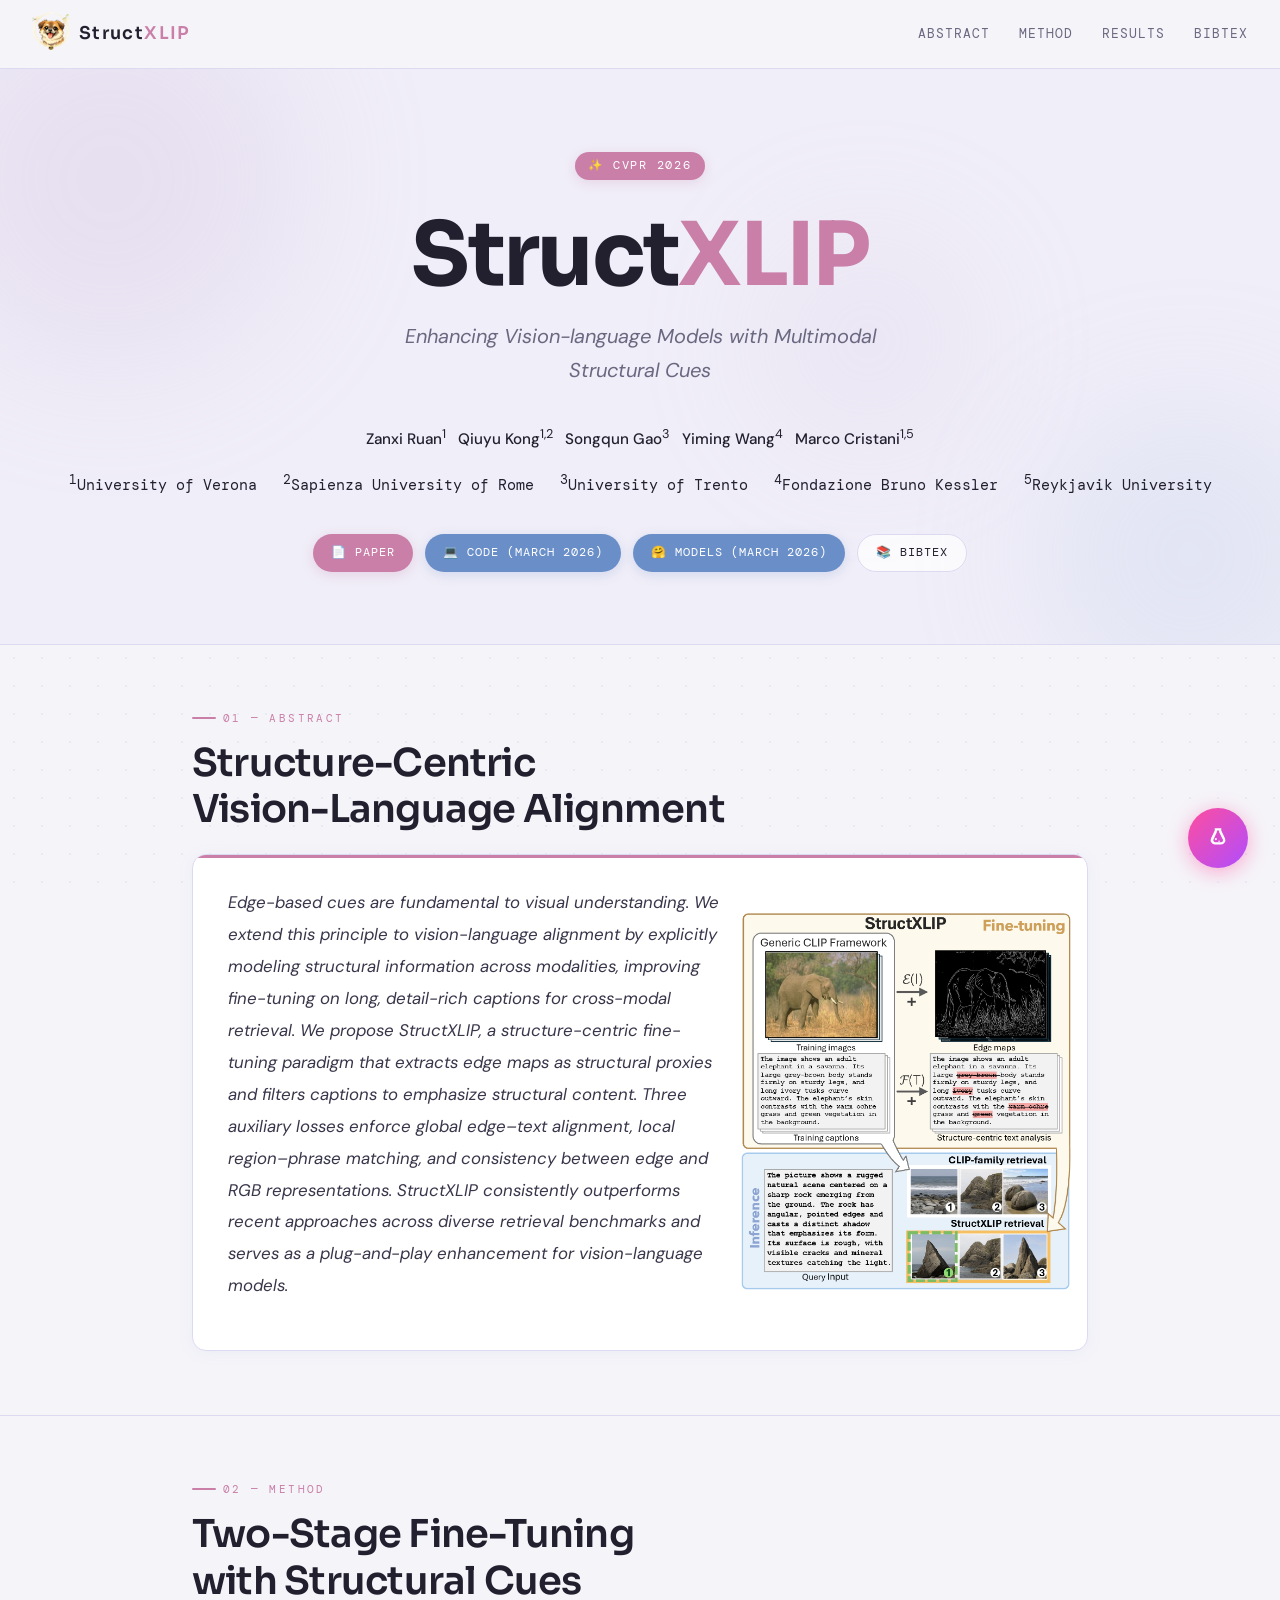
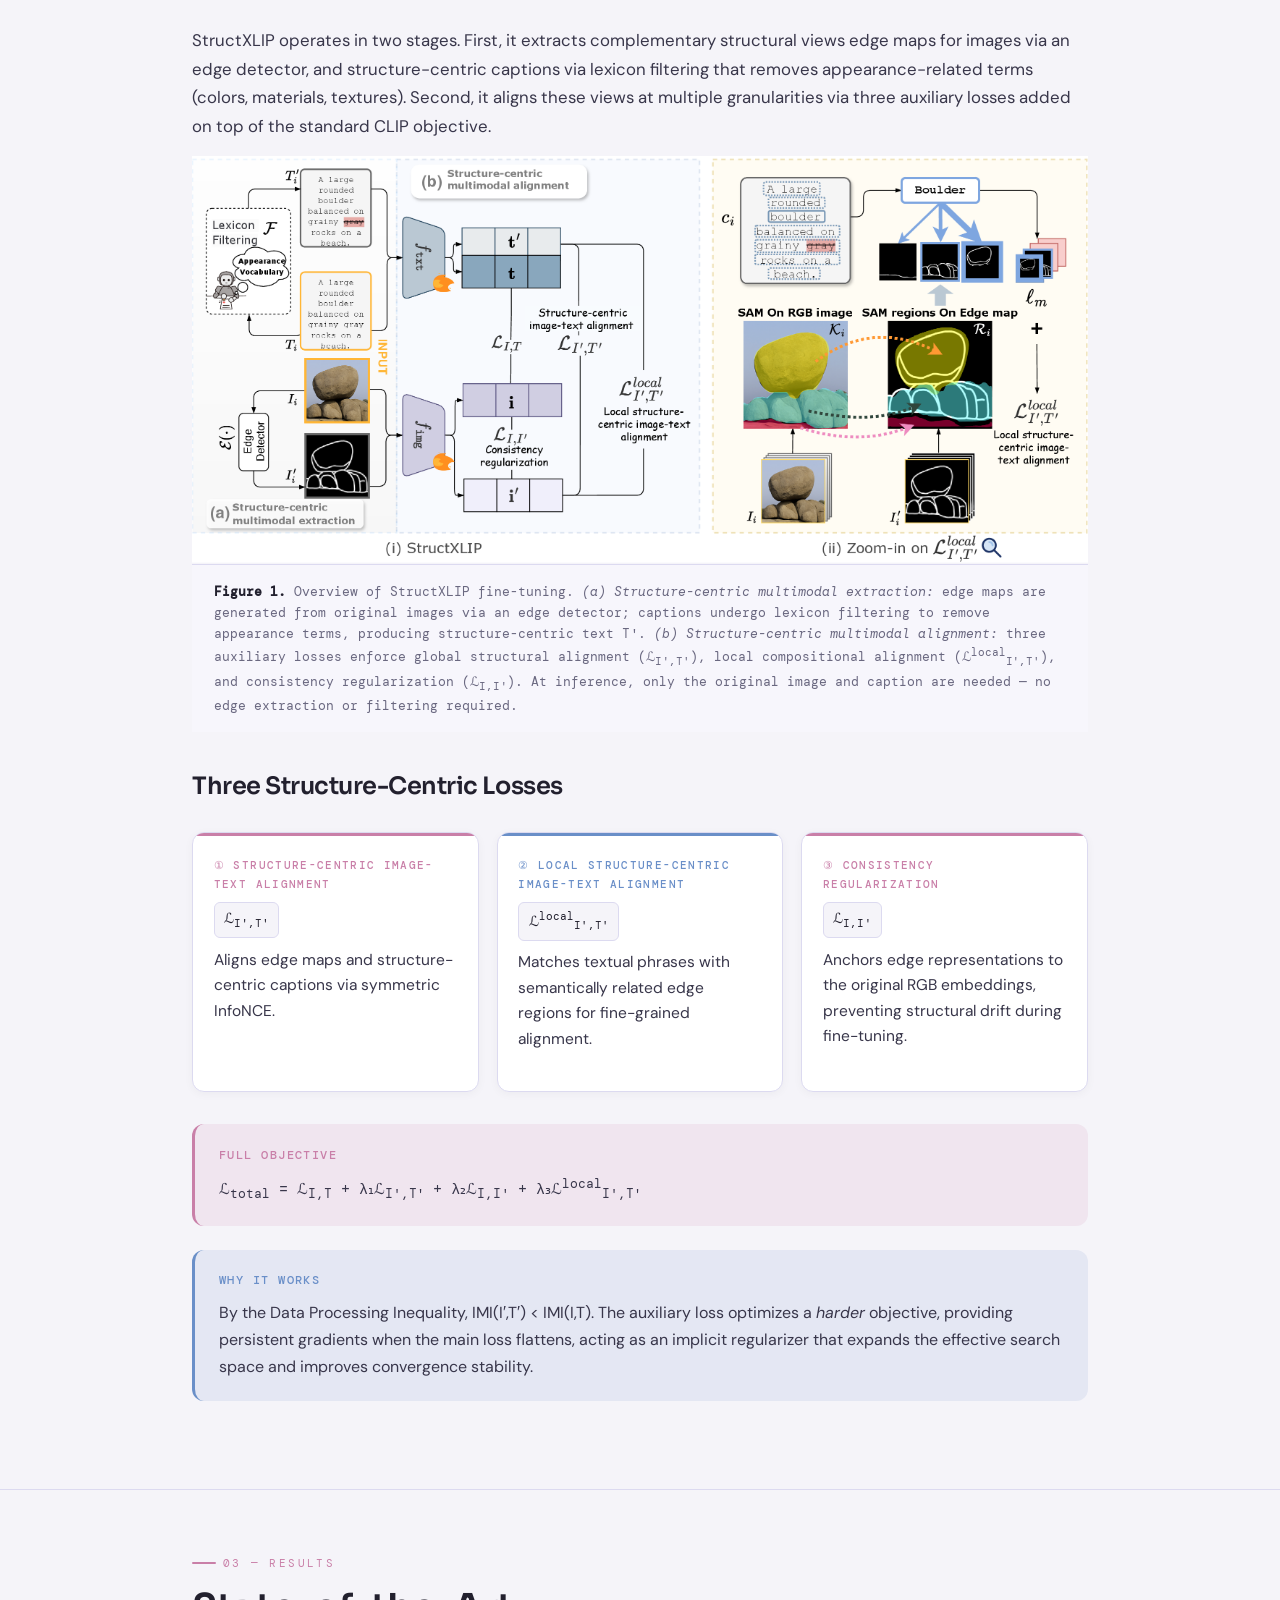
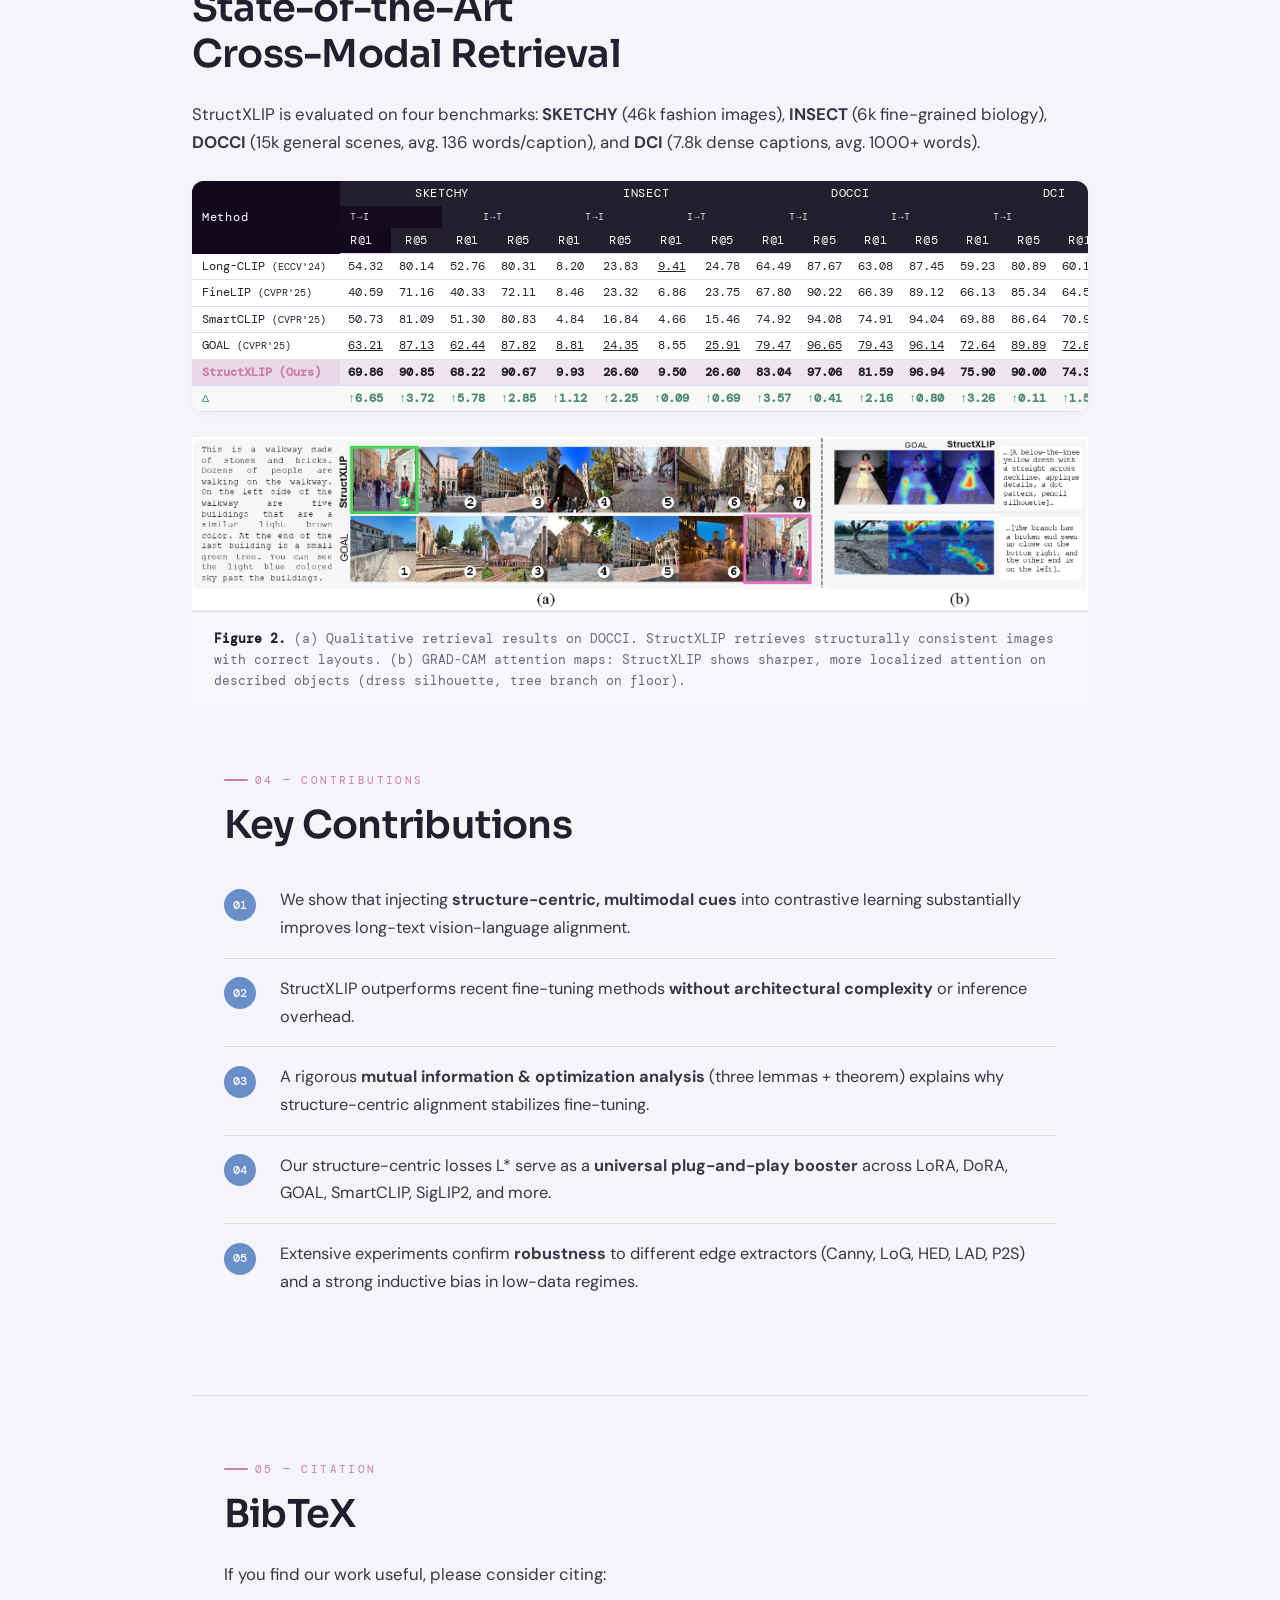
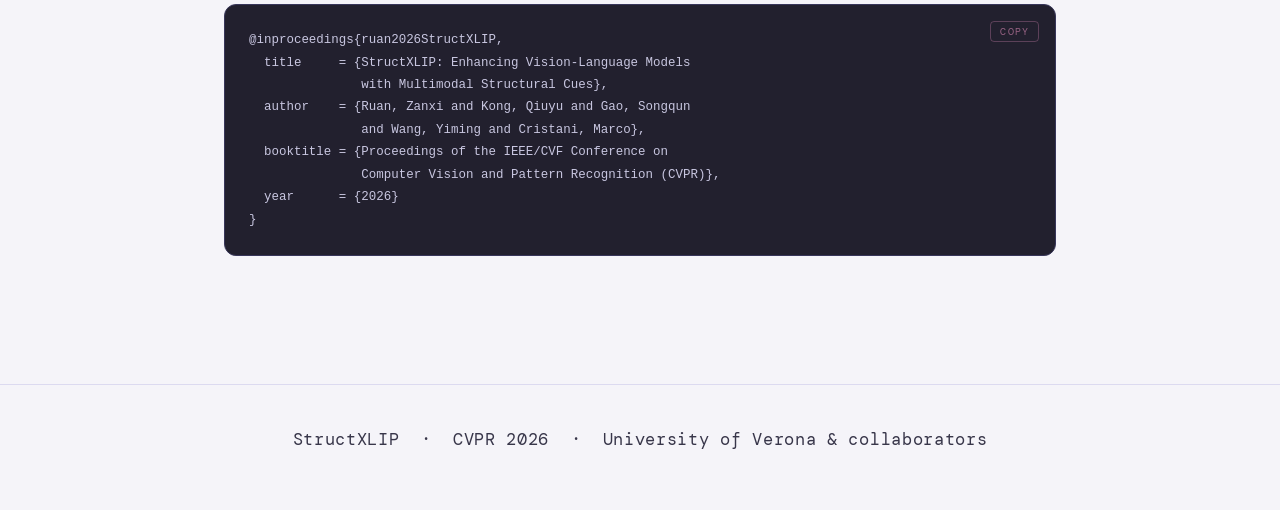
==== index.html @ 40ae97f7 "Update index.html" ====
<!DOCTYPE html>
<html lang="en">
<head>
<meta charset="UTF-8">
<meta name="viewport" content="width=device-width, initial-scale=1.0">
<title>StructXLIP – CVPR 2026</title>

<link rel="icon" type="image/png" sizes="64x64" href="./image/logo2.png">

<link rel="preconnect" href="https://fonts.googleapis.com">
<link href="https://fonts.googleapis.com/css2?family=Sora:wght@300;400;600;700&family=DM+Mono:wght@300;400;500&family=DM+Sans:ital,wght@0,300;0,400;0,500;1,300&display=swap" rel="stylesheet">
<link rel="stylesheet" href="webpage.css">

<style>
/* ── Floating Lab Button ── */
.fab-lab {
  position: fixed;
  bottom: 32px;
  right: 32px;
  z-index: 9999;
  width: 60px;
  height: 60px;
  border-radius: 50%;
  background: linear-gradient(135deg, #ff4d9e 0%, #b04dff 100%);
  box-shadow: 0 4px 20px rgba(255, 77, 158, 0.45), 0 0 0 0 rgba(255, 77, 158, 0.3);
  display: flex;
  align-items: center;
  justify-content: center;
  cursor: pointer;
  text-decoration: none;
  transition: transform 0.25s cubic-bezier(.34,1.56,.64,1),
              box-shadow 0.25s ease;
  animation: fab-pulse 2.8s ease-in-out infinite;
}

.fab-lab:hover {
  transform: scale(1.12);
  box-shadow: 0 8px 32px rgba(255, 77, 158, 0.6), 0 0 0 8px rgba(255, 77, 158, 0.12);
  animation: none;
}

.fab-lab svg {
  width: 26px;
  height: 26px;
  fill: #fff;
  transition: transform 0.25s ease;
}

.fab-lab:hover svg {
  transform: scale(1.15) rotate(-5deg);
}

/* Tooltip */
.fab-lab::before {
  content: "IntelliGo Lab";
  position: absolute;
  right: calc(100% + 12px);
  top: 50%;
  transform: translateY(-50%) translateX(6px);
  background: rgba(18, 12, 30, 0.92);
  color: #fff;
  font-family: 'DM Sans', sans-serif;
  font-size: 13px;
  font-weight: 500;
  white-space: nowrap;
  padding: 6px 12px;
  border-radius: 8px;
  pointer-events: none;
  opacity: 0;
  transition: opacity 0.2s ease, transform 0.2s ease;
  border: 1px solid rgba(255,77,158,0.3);
}

.fab-lab:hover::before {
  opacity: 1;
  transform: translateY(-50%) translateX(0);
}

@keyframes fab-pulse {
  0%, 100% { box-shadow: 0 4px 20px rgba(255,77,158,0.45), 0 0 0 0 rgba(255,77,158,0.3); }
  50%       { box-shadow: 0 4px 28px rgba(255,77,158,0.55), 0 0 0 10px rgba(255,77,158,0); }
}
</style>
</head>
<body>

<!-- NAV -->
<nav>
  <a href="#" class="nav-brand">
  <img src="./image/nav-logo.png" alt="StructXLIP logo" class="nav-logo">
  Struct<span>XLIP</span>
</a>
  <div class="nav-links">
    <a href="#abstract">Abstract</a>
    <a href="#method">Method</a>
    <a href="#results">Results</a>
    <a href="#citation">BibTeX</a>
  </div>
</nav>

<!-- HERO -->
<header>
  <div class="blob blob-1"></div>
  <div class="blob blob-2"></div>
  <div class="blob blob-3"></div>

  <div class="conference-tag">✨ CVPR 2026</div>

  <h1>Struct<span class="pink">XLIP</span></h1>
  <p class="tagline">Enhancing Vision-language Models with Multimodal Structural Cues</p>

  <div class="authors">
  <p>
    <a href="https://zanxiruan.github.io" class="author-name" target="_blank">Zanxi Ruan</a><sup>1</sup>&ensp;
    <a href="https://openreview.net/profile?id=~Qiuyu_Kong1" class="author-name" target="_blank">Qiuyu Kong</a><sup>1,2</sup>&ensp;
    <a href="https://swongao.github.io/" class="author-name" target="_blank">Songqun Gao</a><sup>3</sup>&ensp;
    <a href="https://www.yimingwang.me/" class="author-name" target="_blank">Yiming Wang</a><sup>4</sup>&ensp;
    <a href="https://scholar.google.com/citations?hl=en&user=LbgTPRwAAAAJ&view_op=list_works&sortby=pubdate" class="author-name" target="_blank">Marco Cristani</a><sup>1,5</sup>
  </p>

    <p class="affil affil-main">
      <sup>1</sup>University of Verona &ensp;
      <sup>2</sup>Sapienza University of Rome &ensp;
      <sup>3</sup>University of Trento &ensp;
      <sup>4</sup>Fondazione Bruno Kessler &ensp;
      <sup>5</sup>Reykjavik University
    </p>
  </div>

  <div class="btn-row">
    <a href="#" class="btn btn-primary">📄 Paper</a>
    <a href="#" class="btn btn-secondary">💻 Code (March 2026)</a>
    <a href="#" class="btn btn-secondary">🤗 Models (March 2026)</a>
    <a href="#citation" class="btn btn-ghost">📚 BibTeX</a>
  </div>
</header>

<main>

<!-- ABSTRACT -->
<section id="abstract" class="reveal">
  <div class="section-label">01 — Abstract</div>

  <h2>Structure-Centric<br>Vision-Language Alignment</h2>

  <!-- 整个框 -->
  <div class="abstract-card">

    <!-- LEFT: text -->
    <div class="abstract-left">
      <p class="abstract-text">
        Edge-based cues are fundamental to visual understanding. We extend this principle to vision-language alignment by explicitly modeling structural information across modalities, improving fine-tuning on long, detail-rich captions for cross-modal retrieval.

We propose StructXLIP, a structure-centric fine-tuning paradigm that extracts edge maps as structural proxies and filters captions to emphasize structural content. Three auxiliary losses enforce global edge–text alignment, local region–phrase matching, and consistency between edge and RGB representations.

StructXLIP consistently outperforms recent approaches across diverse retrieval benchmarks and serves as a plug-and-play enhancement for vision-language models.
      </p>
    </div>

    <!-- RIGHT: image -->
    <div class="abstract-right">
      <img src="./image/TeaserTeal10.png" alt="StructXLIP teaser figure">
    
    </div>

  </div>
</section>
<hr class="wave-divider">

<!-- METHOD -->
<section id="method" class="reveal">
  <div class="section-label">02 — Method</div>
  <h2>Two-Stage Fine-Tuning<br>with Structural Cues</h2>

  <p>StructXLIP operates in two stages. First, it extracts complementary structural views edge maps for images via an edge detector, and structure-centric captions via lexicon filtering that removes appearance-related terms (colors, materials, textures). Second, it aligns these views at multiple granularities via three auxiliary losses added on top of the standard CLIP objective.</p>

  <!-- Figure 3: method diagram -->
  <div class="fig-container">
    <img src="./image/method.png" alt="StructXLIP method overview">
    <div class="fig-caption">
      <strong>Figure 1.</strong> Overview of StructXLIP fine-tuning. <em>(a) Structure-centric multimodal extraction:</em> edge maps are generated from original images via an edge detector; captions undergo lexicon filtering to remove appearance terms, producing structure-centric text T′. <em>(b) Structure-centric multimodal alignment:</em> three auxiliary losses enforce global structural alignment (ℒ<sub>I′,T′</sub>), local compositional alignment (ℒ<sup>local</sup><sub>I′,T′</sub>), and consistency regularization (ℒ<sub>I,I′</sub>). At inference, only the original image and caption are needed — no edge extraction or filtering required.
    </div>
  </div>

  <h2 class="h2-compact">Three Structure-Centric Losses</h2>

  <div class="loss-grid">
    <div class="loss-card">
      <div class="loss-title">① Structure-centric image-text Alignment</div>
      <div class="loss-math">ℒ<sub>I′,T′</sub></div>
      <p class="loss-desc">Aligns edge maps and structure-centric captions via symmetric InfoNCE.</p>
    </div>
    <div class="loss-card">
      <div class="loss-title">② Local structure-centric image-text alignment</div>
      <div class="loss-math">ℒ<sup>local</sup><sub>I′,T′</sub></div>
      <p class="loss-desc"> Matches textual phrases with semantically related edge regions for fine-grained alignment.</p>
    </div>
    <div class="loss-card">
      <div class="loss-title">③ Consistency<br> regularization </div>
      <div class="loss-math">ℒ<sub>I,I′</sub></div>
      <p class="loss-desc">Anchors edge representations to the original RGB embeddings, preventing structural drift during fine-tuning.</p>
    </div>
  </div>

  <div class="info-box pink">
    <div class="info-box-title">Full Objective</div>
    <p class="mono-compact">
      ℒ<sub>total</sub> = ℒ<sub>I,T</sub> + λ₁ℒ<sub>I′,T′</sub> + λ₂ℒ<sub>I,I′</sub> + λ₃ℒ<sup>local</sup><sub>I′,T′</sub>
      &nbsp;&nbsp; 
    </p>
  </div>

  <div class="info-box blue">
    <div class="info-box-title">Why It Works</div>
    <p class="info-compact">By the Data Processing Inequality, IMI(I′,T′) &lt; IMI(I,T). The auxiliary loss optimizes a <em>harder</em> objective, providing persistent gradients when the main loss flattens, acting as an implicit regularizer that expands the effective search space and improves convergence stability.</p>
  </div>
</section>

<hr class="wave-divider">



<!-- RESULTS -->
<section id="results" class="reveal">
  <div class="section-label">03 — Results</div>
  <h2>State-of-the-Art<br>Cross-Modal Retrieval</h2>

  <p>StructXLIP is evaluated on four benchmarks: <strong>SKETCHY</strong> (46k fashion images), <strong>INSECT</strong> (6k fine-grained biology), <strong>DOCCI</strong> (15k general scenes, avg. 136 words/caption), and <strong>DCI</strong> (7.8k dense captions, avg. 1000+ words).</p>

  <div class="results-scroll">
    <table>
      <thead>
        <tr>
          <th rowspan="3">Method</th>
          <th colspan="4">SKETCHY</th>
          <th colspan="4">INSECT</th>
          <th colspan="4">DOCCI</th>
          <th colspan="4">DCI</th>
        </tr>
        <tr>
          <th colspan="2">T→I</th><th colspan="2">I→T</th>
          <th colspan="2">T→I</th><th colspan="2">I→T</th>
          <th colspan="2">T→I</th><th colspan="2">I→T</th>
          <th colspan="2">T→I</th><th colspan="2">I→T</th>
        </tr>
        <tr>
          <th>R@1</th><th>R@5</th><th>R@1</th><th>R@5</th>
          <th>R@1</th><th>R@5</th><th>R@1</th><th>R@5</th>
          <th>R@1</th><th>R@5</th><th>R@1</th><th>R@5</th>
          <th>R@1</th><th>R@5</th><th>R@1</th><th>R@5</th>
        </tr>
      </thead>
      <tbody>
        <tr>
          <td>Long-CLIP <small>(ECCV'24)</small></td>
          <td>54.32</td><td>80.14</td><td>52.76</td><td>80.31</td>
          <td>8.20</td><td>23.83</td><td class="second">9.41</td><td>24.78</td>
          <td>64.49</td><td>87.67</td><td>63.08</td><td>87.45</td>
          <td>59.23</td><td>80.89</td><td>60.13</td><td>81.44</td>
        </tr>
        <tr>
          <td>FineLIP <small>(CVPR'25)</small></td>
          <td>40.59</td><td>71.16</td><td>40.33</td><td>72.11</td>
          <td>8.46</td><td>23.32</td><td>6.86</td><td>23.75</td>
          <td>67.80</td><td>90.22</td><td>66.39</td><td>89.12</td>
          <td>66.13</td><td>85.34</td><td>64.58</td><td>84.59</td>
        </tr>
        <tr>
          <td>SmartCLIP <small>(CVPR'25)</small></td>
          <td>50.73</td><td>81.09</td><td>51.30</td><td>80.83</td>
          <td>4.84</td><td>16.84</td><td>4.66</td><td>15.46</td>
          <td>74.92</td><td>94.08</td><td>74.91</td><td>94.04</td>
          <td>69.88</td><td>86.64</td><td>70.94</td><td>87.04</td>
        </tr>
        <tr>
          <td>GOAL <small>(CVPR'25)</small></td>
          <td class="second">63.21</td><td class="second">87.13</td><td class="second">62.44</td><td class="second">87.82</td>
          <td class="second">8.81</td><td class="second">24.35</td><td>8.55</td><td class="second">25.91</td>
          <td class="second">79.47</td><td class="second">96.65</td><td class="second">79.43</td><td class="second">96.14</td>
          <td class="second">72.64</td><td class="second">89.89</td><td class="second">72.84</td><td class="best">90.50</td>
        </tr>
        <tr class="ours">
          <td><strong>StructXLIP</strong> (Ours)</td>
          <td class="best">69.86</td><td class="best">90.85</td><td class="best">68.22</td><td class="best">90.67</td>
          <td class="best">9.93</td><td class="best">26.60</td><td class="best">9.50</td><td class="best">26.60</td>
          <td class="best">83.04</td><td class="best">97.06</td><td class="best">81.59</td><td class="best">96.94</td>
          <td class="best">75.90</td><td class="best">90.00</td><td class="best">74.39</td><td class="second">89.90</td>
        </tr>
        <tr class="delta-row">
          <td>Δ</td>
          <td class="delta-up">↑6.65</td><td class="delta-up">↑3.72</td><td class="delta-up">↑5.78</td><td class="delta-up">↑2.85</td>
          <td class="delta-up">↑1.12</td><td class="delta-up">↑2.25</td><td class="delta-up">↑0.09</td><td class="delta-up">↑0.69</td>
          <td class="delta-up">↑3.57</td><td class="delta-up">↑0.41</td><td class="delta-up">↑2.16</td><td class="delta-up">↑0.80</td>
          <td class="delta-up">↑3.26</td><td class="delta-up">↑0.11</td><td class="delta-up">↑1.55</td><td class="delta-down">↓0.60</td>
        </tr>
      </tbody>
    </table>
  </div>

  <style>
    td.second { text-decoration: underline; }
    .delta-up { color: #22c55e; font-weight: 600; }
    .delta-down { color: #ef4444; font-weight: 600; }
    table thead tr:first-child th { border-bottom: none; }
    table thead tr:nth-child(2) th { border-bottom: none; font-size: 0.78em; opacity: 0.85; }
    .results-scroll { overflow-x: auto; -webkit-overflow-scrolling: touch; }
    .results-scroll::-webkit-scrollbar { height: 5px; }
    .results-scroll::-webkit-scrollbar-track { background: rgba(255,255,255,0.05); border-radius: 3px; }
    .results-scroll::-webkit-scrollbar-thumb { background: rgba(255,77,158,0.5); border-radius: 3px; }
    .results-scroll::-webkit-scrollbar-thumb:hover { background: rgba(255,77,158,0.85); }
    .results-scroll table { font-size: 0.77rem; border-collapse: collapse; width: max-content; }
    .results-scroll th, .results-scroll td { padding: 5px 8px !important; white-space: nowrap; text-align: center; }
    .results-scroll td:first-child, .results-scroll th:first-child { text-align: left; padding-left: 10px !important; padding-right: 14px !important; position: sticky; left: 0; z-index: 2; background: inherit; }
    .results-scroll thead th:first-child { background: #12091e; z-index: 3; }
    .results-scroll tr { line-height: 1.25; }
  </style>
   <!-- Figure 6: qualitative results -->
  <div class="fig-container">
    <img src="./image/retrieval8.png" alt="Qualitative retrieval results">
    <div class="fig-caption">
      <strong>Figure 2.</strong> (a) Qualitative retrieval results on DOCCI. StructXLIP retrieves structurally
      consistent images with correct layouts. (b) GRAD-CAM attention maps: StructXLIP shows sharper,
      more localized attention on described objects (dress silhouette, tree branch on floor).
    </div>
  </div>
<!-- CONTRIBUTIONS -->
<section class="reveal">
  <div class="section-label">04 — Contributions</div>
  <h2>Key Contributions</h2>

  <ul class="contrib-list">
    <li>
      <span class="contrib-num">01</span>
      <span>We show that injecting <strong>structure-centric, multimodal cues</strong> into contrastive learning substantially improves long-text vision-language alignment.</span>
    </li>
    <li>
      <span class="contrib-num">02</span>
      <span>StructXLIP outperforms recent fine-tuning methods <strong>without architectural complexity</strong> or inference overhead.</span>
    </li>
    <li>
      <span class="contrib-num">03</span>
      <span>A rigorous <strong>mutual information & optimization analysis</strong> (three lemmas + theorem) explains why structure-centric alignment stabilizes fine-tuning.</span>
    </li>
    <li>
      <span class="contrib-num">04</span>
      <span>Our structure-centric losses L* serve as a <strong>universal plug-and-play booster</strong> across LoRA, DoRA, GOAL, SmartCLIP, SigLIP2, and more.</span>
    </li>
    <li>
      <span class="contrib-num">05</span>
      <span>Extensive experiments confirm <strong>robustness</strong> to different edge extractors (Canny, LoG, HED, LAD, P2S) and a strong inductive bias in low-data regimes.</span>
    </li>
  </ul>
</section>

<hr class="wave-divider">

<!-- CITATION -->
<section id="citation" class="reveal">
  <div class="section-label">05 — Citation</div>
  <h2>BibTeX</h2>
  <p>If you find our work useful, please consider citing:</p>

  <div class="citation-block">
    <button class="copy-btn" onclick="copyBib()">Copy</button>
<pre id="bib-text">@inproceedings{ruan2026StructXLIP,
  title     = {StructXLIP: Enhancing Vision-Language Models
               with Multimodal Structural Cues},
  author    = {Ruan, Zanxi and Kong, Qiuyu and Gao, Songqun
               and Wang, Yiming and Cristani, Marco},
  booktitle = {Proceedings of the IEEE/CVF Conference on
               Computer Vision and Pattern Recognition (CVPR)},
  year      = {2026}
}</pre>
  </div>
</section>

</main>

<footer>
  <p>StructXLIP &nbsp;·&nbsp; CVPR 2026 &nbsp;·&nbsp; University of Verona &amp; collaborators</p>
</footer>

<!-- ── Floating Lab Button ── -->
<a class="fab-lab" href="https://intelligolabs.net/" target="_blank" rel="noopener" title="IntelliGo Lab">
  <!-- Flask / Lab icon -->
  <svg viewBox="0 0 24 24" xmlns="http://www.w3.org/2000/svg">
    <path d="M9 3h6v2l3.5 7.5A4 4 0 0 1 14.8 18H9.2a4 4 0 0 1-3.7-5.5L9 5V3zm2 2v1.5l-3.1 6.6A2 2 0 0 0 9.2 16h5.6a2 2 0 0 0 1.3-3.4L13 6.5V5h-2z"/>
    <circle cx="10" cy="13" r="1"/>
    <circle cx="13" cy="15" r="0.7"/>
  </svg>
</a>

<script src="webpage.js"></script>
</body>
</html>
---- webpage.css ----
@import url('https://fonts.googleapis.com/css2?family=Sora:wght@300;400;600;700&family=DM+Sans:wght@300;400;500&family=DM+Mono:wght@300;400;500&display=swap');

:root {
  --bg:        #f5f4f9;
  --surface:   #ffffff;
  --surface2:  #edeef5;
  --ink:       #22202e;
  --muted:     #6a6880;
  --rule:      #dcdaf0;
  --pink:      #c97fa8;
  --blue:      #6a8fc8;
  --pink-lt:   rgba(201,127,168,0.12);
  --blue-lt:   rgba(106,143,200,0.12);
  --pink-line: rgba(201,127,168,0.30);
  --blue-line: rgba(106,143,200,0.30);
}

*, *::before, *::after { box-sizing: border-box; margin: 0; padding: 0; }
html { scroll-behavior: smooth; }

body {
  background: var(--bg);
  color: var(--ink);
  font-family: 'DM Sans', sans-serif;
  font-weight: 400;
  font-size: 17px;         /* ← base size up from 16px */
  line-height: 1.7;
  overflow-x: hidden;
}

body::before {
  content: '';
  position: fixed; inset: 0; z-index: 0;
  background-image: radial-gradient(circle, rgba(106,143,200,0.09) 1px, transparent 1px);
  background-size: 28px 28px;
  pointer-events: none;
}

/* ── NAV ── */
nav {
  transition: background 0.3s ease;
  position: sticky; top: 0; z-index: 100;
  background: rgba(245,244,249,0.90);
  backdrop-filter: blur(12px);
  border-bottom: 1px solid var(--rule);
  padding: 0.75rem 2rem;
  display: flex; align-items: center; gap: 2rem; flex-wrap: wrap;
}
.nav-brand {
  display: inline-flex;
  align-items: center;
  font-family: 'Sora', sans-serif;
  font-weight: 600;
  font-size: 1.1rem;
  letter-spacing: 0.08em;
  /* text-transform: uppercase; */
  color: var(--ink);
  text-decoration: none;
}

.nav-logo {
  width: 38px;
  height: 38px;
  object-fit: contain;
  margin-right: 0.5em;
  border-radius: 6px;
  margin-bottom: 6px;       /* logo 上移，相当于文字相对下移 */
}
.nav-brand span { color: var(--pink); }
.nav-links { display: flex; gap: 1.8rem; margin-left: auto; }
.nav-links a {
  font-family: 'DM Mono', monospace;
  font-size: 0.80rem;        /* ← bigger */
  letter-spacing: 0.08em;
  text-transform: uppercase;
  color: var(--muted);
  text-decoration: none;
  transition: color 0.2s;
}
.nav-links a:hover { color: var(--pink); }

/* ── HERO ── */
header {
  position: relative;
  padding: 5rem 2rem 4.5rem;
  text-align: center;
  overflow: hidden;
  background: #f0eef8;
  border-bottom: 1px solid var(--rule);
}

.blob { position: absolute; border-radius: 50%; filter: blur(70px); opacity: 0.22; pointer-events: none; }
.blob-1 { width: 380px; height: 380px; background: #c8b0d8; top: -80px; left: -80px; }
.blob-2 { width: 300px; height: 300px; background: #b0c4e8; bottom: -60px; right: -60px; }
.blob-3 { width: 200px; height: 200px; background: #d0c0e0; top: 30%; left: 60%; }

.conference-tag {
  display: inline-flex; align-items: center; gap: 0.5em;
  font-family: 'DM Mono', monospace;
  font-size: 0.72rem;
  letter-spacing: 0.15em;
  text-transform: uppercase;
  background: var(--pink);
  color: #fff;
  padding: 0.35em 1.2em;
  border-radius: 2rem;
  margin-bottom: 1.8rem;
  position: relative; z-index: 1;
  box-shadow: 0 3px 12px rgba(201,127,168,0.22);
  animation: fadeUp 0.6s ease both;
}

h1 {
  font-family: 'Sora', sans-serif;
  font-weight: 700;
  font-size: clamp(3rem, 7vw, 5.5rem);
  line-height: 1.08;
  letter-spacing: -0.03em;
  position: relative; z-index: 1;
  animation: fadeUp 0.7s 0.1s ease both;
  color: var(--ink);
}
h1 .pink {
  color: var(--pink);
  background: none;
  -webkit-text-fill-color: var(--pink);
}

.tagline {
  font-family: 'DM Sans', sans-serif;
  font-style: italic;
  font-size: clamp(0.95rem, 1.8vw, 1.25rem);
  color: var(--muted);
  margin-top: 1rem;
  position: relative; z-index: 1;
  animation: fadeUp 0.7s 0.2s ease both;
  max-width: 560px; margin-left: auto; margin-right: auto;
}

.authors {
  margin-top: 2.2rem;
  position: relative; z-index: 1;
  animation: fadeUp 0.7s 0.3s ease both;
}
.authors p { font-size: 0.95rem; color: var(--ink); }
.author-name { font-weight: 500; }
.affil {
  font-size: 0.82rem;
  color: var(--muted);
  font-family: 'DM Mono', monospace;
  margin-top: 0.4rem;
}
a.author-name {
  font-weight: 500;
  color: var(--ink);
  text-decoration: none;
  border-bottom: 1px solid transparent;  /* 默认透明 */
  transition: color 0.2s, border-color 0.2s;
}

a.author-name:hover {
  color: var(--pink);
  border-bottom-color: var(--pink);      /* hover 时才出现 */
  cursor: pointer;
}
sup.corr { font-size: 0.7em; color: var(--pink); }

.btn-row {
  margin-top: 2.2rem;
  display: flex; flex-wrap: wrap; gap: 0.8rem; justify-content: center;
  position: relative; z-index: 1;
  animation: fadeUp 0.7s 0.45s ease both;
}

.btn {
  display: inline-flex; align-items: center; gap: 0.45em;
  font-family: 'DM Mono', monospace;
  font-size: 0.75rem;
  letter-spacing: 0.08em;
  text-transform: uppercase;
  padding: 0.65em 1.5em;
  border-radius: 2rem;
  text-decoration: none;
  cursor: pointer;
  transition: transform 0.18s, box-shadow 0.18s, opacity 0.18s;
  font-weight: 400;
}
.btn:hover { transform: translateY(-2px); opacity: 0.88; }

.btn-primary {
  background: var(--pink);
  color: #fff;
  border: none;
  box-shadow: 0 3px 12px rgba(201,127,168,0.25);
}
.btn-secondary {
  background: var(--blue);
  color: #fff;
  border: none;
  box-shadow: 0 3px 12px rgba(106,143,200,0.22);
}
.btn-ghost {
  background: rgba(255,255,255,0.7);
  color: var(--ink);
  border: 1.5px solid var(--rule);
  backdrop-filter: blur(4px);
}
.btn-ghost:hover { border-color: var(--pink); color: var(--pink); }

/* ── LAYOUT ── */
main { position: relative; z-index: 1; }

section {
  max-width: 960px;
  margin: 0 auto;
  padding: 4rem 2rem;
}

.section-label {
  font-family: 'DM Mono', monospace;
  font-size: 0.68rem;
  letter-spacing: 0.22em;
  text-transform: uppercase;
  color: var(--pink);
  margin-bottom: 0.8rem;
  display: flex; align-items: center; gap: 0.6em;
}
.section-label::before {
  content: '';
  display: inline-block;
  width: 24px; height: 2px;
  background: var(--pink);
  border-radius: 1px;
}

h2 {
  font-family: 'Sora', sans-serif;
  font-weight: 600;
  font-size: clamp(1.7rem, 3.5vw, 2.4rem);   /* ← bigger */
  line-height: 1.2;
  margin-bottom: 1.4rem;
  color: var(--ink);
  letter-spacing: -0.02em;
}

p {
  margin-bottom: 1rem;
  color: #38364a;
  font-size: 1.05rem;      /* ← bigger */
  font-weight: 400;
}

/* ── DIVIDERS ── */
.wave-divider {
  width: 100%;
  height: 1px;
  background: var(--rule);
  border: none;
  margin: 0;
}
/* 
/* ── ABSTRACT SPLIT ── */
/* .abstract-split {
  display: grid;
  grid-template-columns: 3fr 2fr;
  gap: 2.5rem;
  align-items: start;
} */

.abstract-left {
  display: flex;
  flex-direction: column;
  gap: 1.2rem;
  /* same reveal animation as parent section */
}

.abstract-left h2 {
  margin-bottom: 0;
}

.abstract-right {
  max-width: 100%;
  overflow: hidden;
}

.abstract-right img {
  width: 100%;
  height: auto;
  max-height: 380px;        /* 从 320px 调大 */
  object-fit: contain;
  display: block;
  border-radius: 8px;
}
/* 
.abstract-right .fig-tall > img {
  width: 100%;
  height: auto;
  display: block;
  object-fit: contain;
  background: var(--surface);
} */

/* ── ABSTRACT CARD ── */
.abstract-card {
  background: var(--surface);
  border: 1px solid var(--rule);
  border-radius: 14px;
  padding: 2rem 1rem 2rem 2.2rem;   /* 右侧 padding 改为 0 */
  box-shadow: 0 2px 16px rgba(106,143,200,0.07);
  position: relative;
  overflow: hidden;
  display: grid;
  grid-template-columns: 3fr 2fr;
  gap: 1rem;                      /* gap 也可以稍微缩小 */
  align-items: center;            /* 垂直居中 */
}
.abstract-card::before {
  content: '';
  position: absolute; top: 0; left: 0; right: 0; height: 3px;
  background: var(--pink);
}
.abstract-text {
  font-style: italic;
  font-size: 1.05rem;        /* ← bigger */
  line-height: 1.9;
  color: #38364a;
  font-weight: 400;
}
.abstract-card .fig-container {
  margin: 0;
  border: none;
  box-shadow: none;
  background: transparent;
} */
/* ── FIGURE CONTAINERS ── */
.fig-container {
  margin: 2rem 0;
  background: var(--surface);
  border: 1px solid var(--rule);
  border-radius: 12px;
  overflow: hidden;
  box-shadow: 0 2px 16px rgba(106,143,200,0.07);
}
.fig-container > img {
  width: 100%;
  height: auto;
  display: block;           /* kills inline whitespace gap */
  vertical-align: top;
  line-height: 0;
}
.fig-caption {
  padding: 1rem 1.4rem;
  font-family: 'DM Mono', monospace;
  font-size: 0.82rem;
  color: var(--muted);
  line-height: 1.6;
  border-top: 1px solid var(--rule);
  background: #f7f6fc;
}
.fig-caption strong { color: var(--ink); }

/* tall figure (teaser, vertical) */
.fig-tall { margin: 0; }
.fig-tall > img {
  width: 100%;
  height: 100%;
  display: block;
  object-fit: cover;        /* fills the container edge-to-edge */
  object-position: center;
}

/* ── STATS ── */
.stats-row {
  display: grid;
  grid-template-columns: repeat(auto-fit, minmax(150px, 1fr));
  gap: 1rem;
  margin: 2rem 0;
}
.stat-card {
  background: var(--surface);
  border: 1px solid var(--rule);
  border-radius: 12px;
  padding: 1.4rem 1rem;
  text-align: center;
  box-shadow: 0 2px 10px rgba(106,143,200,0.06);
  transition: transform 0.2s, box-shadow 0.2s;
  position: relative; overflow: hidden;
}
.stat-card::after {
  content: '';
  position: absolute; bottom: 0; left: 0; right: 0; height: 2px;
  background: var(--blue);
  transform: scaleX(0);
  transition: transform 0.3s ease;
  transform-origin: left;
}
.stat-card:hover { transform: translateY(-4px); box-shadow: 0 8px 24px rgba(106,143,200,0.12); }
.stat-card:hover::after { transform: scaleX(1); }
.stat-num {
  font-family: 'Sora', sans-serif;
  font-size: 2.2rem;
  font-weight: 700;
  line-height: 1;
  color: var(--blue);
}
.stat-label {
  font-family: 'DM Mono', monospace;
  font-size: 0.65rem;
  letter-spacing: 0.08em;
  text-transform: uppercase;
  color: var(--muted);
  margin-top: 0.4rem;
  line-height: 1.4;
}

/* ── LOSS CARDS ── */
.loss-grid {
  display: grid;
  grid-template-columns: repeat(auto-fit, minmax(240px, 1fr));
  gap: 1.1rem;
  margin: 2rem 0;
}
.loss-card {
  background: var(--surface);
  border: 1px solid var(--rule);
  border-radius: 12px;
  padding: 1.4rem 1.3rem;
  position: relative;
  overflow: hidden;
  transition: transform 0.2s, box-shadow 0.2s;
  box-shadow: 0 2px 10px rgba(0,0,0,0.04);
}
.loss-card:hover { transform: translateY(-4px); box-shadow: 0 10px 28px rgba(106,143,200,0.10); }
.loss-card::before {
  content: '';
  position: absolute; top: 0; left: 0; right: 0; height: 3px;
}
.loss-card:nth-child(odd)::before  { background: var(--pink); }
.loss-card:nth-child(even)::before { background: var(--blue); }

.loss-title {
  font-family: 'DM Mono', monospace;
  font-size: 0.7rem;
  letter-spacing: 0.12em;
  text-transform: uppercase;
  margin-bottom: 0.5rem;
  font-weight: 500;
}
.loss-card:nth-child(odd)  .loss-title { color: var(--pink); }
.loss-card:nth-child(even) .loss-title { color: var(--blue); }

.loss-math {
  font-family: 'DM Mono', monospace;
  font-size: 0.85rem;
  background: var(--bg);
  padding: 0.3em 0.7em;
  border-radius: 6px;
  display: inline-block;
  margin-bottom: 0.6rem;
  border: 1px solid var(--rule);
  color: var(--ink);
}
.loss-desc {
  font-size: 0.97rem;        /* ← bigger */
  color: #38364a;
  font-weight: 400;
  line-height: 1.65;
}

/* ── INFO BOX ── */
.info-box {
  border-radius: 12px;
  padding: 1.3rem 1.5rem;
  margin: 1.5rem 0;
  border-left: 3px solid;
}
.info-box.pink   { background: var(--pink-lt); border-color: var(--pink); }
.info-box.blue   { background: var(--blue-lt); border-color: var(--blue); }
.info-box.purple { background: var(--pink-lt); border-color: var(--pink); }
.info-box-title {
  font-family: 'DM Mono', monospace;
  font-size: 0.75rem;
  letter-spacing: 0.12em;
  text-transform: uppercase;
  margin-bottom: 0.5rem;
  font-weight: 500;
}
.info-box.pink   .info-box-title { color: var(--pink); }
.info-box.blue   .info-box-title { color: var(--blue); }
.info-box.purple .info-box-title { color: var(--pink); }

/* ── RESULTS TABLE ── */
.results-scroll {
  overflow-x: auto;
  margin: 1.5rem 0;
  border-radius: 12px;
  overflow: hidden;
  box-shadow: 0 2px 12px rgba(106,143,200,0.08);
}
table { width: 100%; border-collapse: collapse; font-size: 0.82rem; font-family: 'DM Mono', monospace; }
thead tr { background: var(--ink); color: #fff; }
th, td { padding: 0.6rem 1rem; text-align: center; border-bottom: 1px solid var(--rule); }
th { font-weight: 400; letter-spacing: 0.06em; font-size: 0.75rem; }
tbody tr { background: var(--surface); transition: background 0.15s; }
tbody tr:hover { background: var(--surface2); }
tbody tr.ours { background: var(--pink-lt); }
tbody tr.ours td:first-child { font-weight: 700; color: var(--pink); }
td.best { font-weight: 700; }
.delta-row td { font-size: 0.73rem; color: #4a8a6a; background: rgba(74,138,106,0.05) !important; }

/* ── CONTRIBUTIONS ── */
.contrib-list { list-style: none; margin: 1.2rem 0; }
.contrib-list li {
  display: grid;
  grid-template-columns: 2.5rem 1fr;
  gap: 1rem;
  align-items: start;
  padding: 1rem 0;
  border-bottom: 1px solid var(--rule);
  font-size: 1.02rem;        /* ← bigger */
  color: #38364a;
  font-weight: 400;
}
.contrib-list li:last-child { border-bottom: none; }
.contrib-num {
  width: 2rem; height: 2rem;
  border-radius: 50%;
  background: var(--blue);
  color: #fff;
  display: flex; align-items: center; justify-content: center;
  font-family: 'DM Mono', monospace;
  font-size: 0.75rem;
  font-weight: 500;
  flex-shrink: 0;
  margin-top: 0.15rem;
}

/* ── CITATION ── */
.citation-block {
  background: var(--ink);
  color: #c8c6e0;
  padding: 1.5rem;
  font-family: 'DM Mono', monospace;
  font-size: 0.78rem;
  line-height: 1.8;
  position: relative;
  border-radius: 12px;
  border: 1px solid #38365a;
}
.copy-btn {
  position: absolute; top: 1rem; right: 1rem;
  font-family: 'DM Mono', monospace;
  font-size: 0.65rem;
  letter-spacing: 0.1em;
  padding: 0.3em 0.9em;
  border-radius: 4px;
  border: 1px solid rgba(201,127,168,0.35);
  background: transparent;
  color: rgba(201,127,168,0.7);
  cursor: pointer;
  text-transform: uppercase;
  transition: border-color 0.2s, color 0.2s;
}
.copy-btn:hover { border-color: var(--pink); color: var(--pink); }
pre { white-space: pre-wrap; }

/* ── FOOTER ── */
footer {
  text-align: center;
  padding: 2.5rem;
  font-family: 'DM Mono', monospace;
  font-size: 0.72rem;
  color: var(--muted);
  letter-spacing: 0.06em;
  border-top: 1px solid var(--rule);
  background: var(--bg);
  position: relative; z-index: 1;
}

/* ── SCROLL REVEAL ── */
/* All direct children of .reveal also fade in together */
.reveal {
  opacity: 0;
  transform: translateY(28px);
  transition: opacity 0.65s ease, transform 0.65s ease;
}
.reveal.visible { opacity: 1; transform: translateY(0); }

/* ── ANIMATIONS ── */
@keyframes fadeUp {
  from { opacity: 0; transform: translateY(20px); }
  to   { opacity: 1; transform: translateY(0); }
}

code {
  font-family: 'DM Mono', monospace;
  font-size: 0.85em;
  background: var(--surface2);
  padding: 0.1em 0.45em;
  border-radius: 4px;
  border: 1px solid var(--rule);
}

/* ── UTILITY ── */
.authors .affil-main { margin-top: 0.5rem; }
.authors .affil-note { margin-top: 0.2rem; font-size: 0.75rem; }
.h2-compact {
  font-family: 'Sora', sans-serif;
  font-weight: 600;
  font-size: 1.5rem;
  margin-top: 2.5rem;
  margin-bottom: 1rem;
  color: var(--ink);
  letter-spacing: -0.02em;
}
.mono-compact { font-family: 'DM Mono', monospace; font-size: 0.95rem; margin: 0; }
.info-compact { font-size: 1rem; margin: 0; font-weight: 400; line-height: 1.7; }
.footer-note { margin-top: 0.4rem; opacity: 0.6; }

/* ── RESPONSIVE ── */
@media (max-width: 760px) {
  .abstract-split {
    grid-template-columns: 1fr;
  }
  .abstract-right {
    position: static;
  }
  .fig-tall img {
    max-height: 360px;
  }
  .abstract-card {
    grid-template-columns: 1fr;
  }
}
@media (max-width: 600px) {
  .nav-links { display: none; }
  h1 { font-size: 2.4rem; }
}
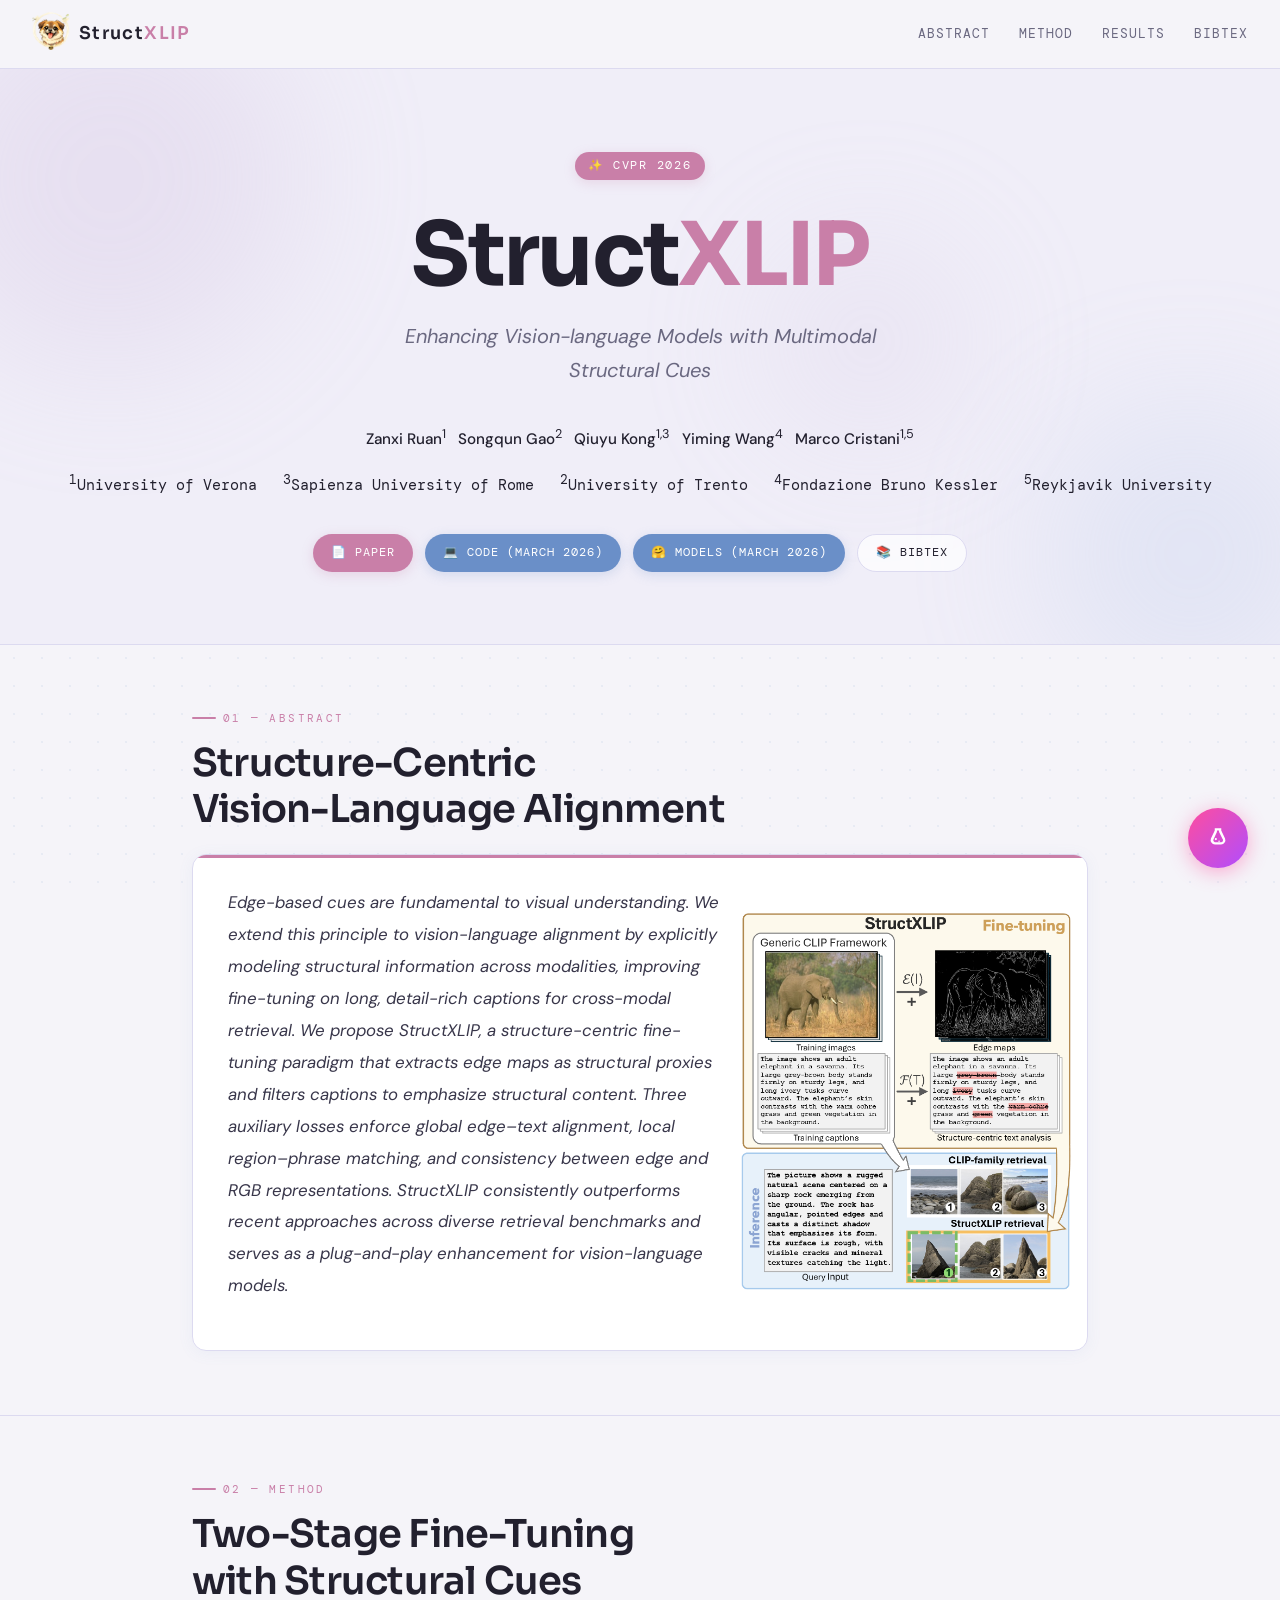
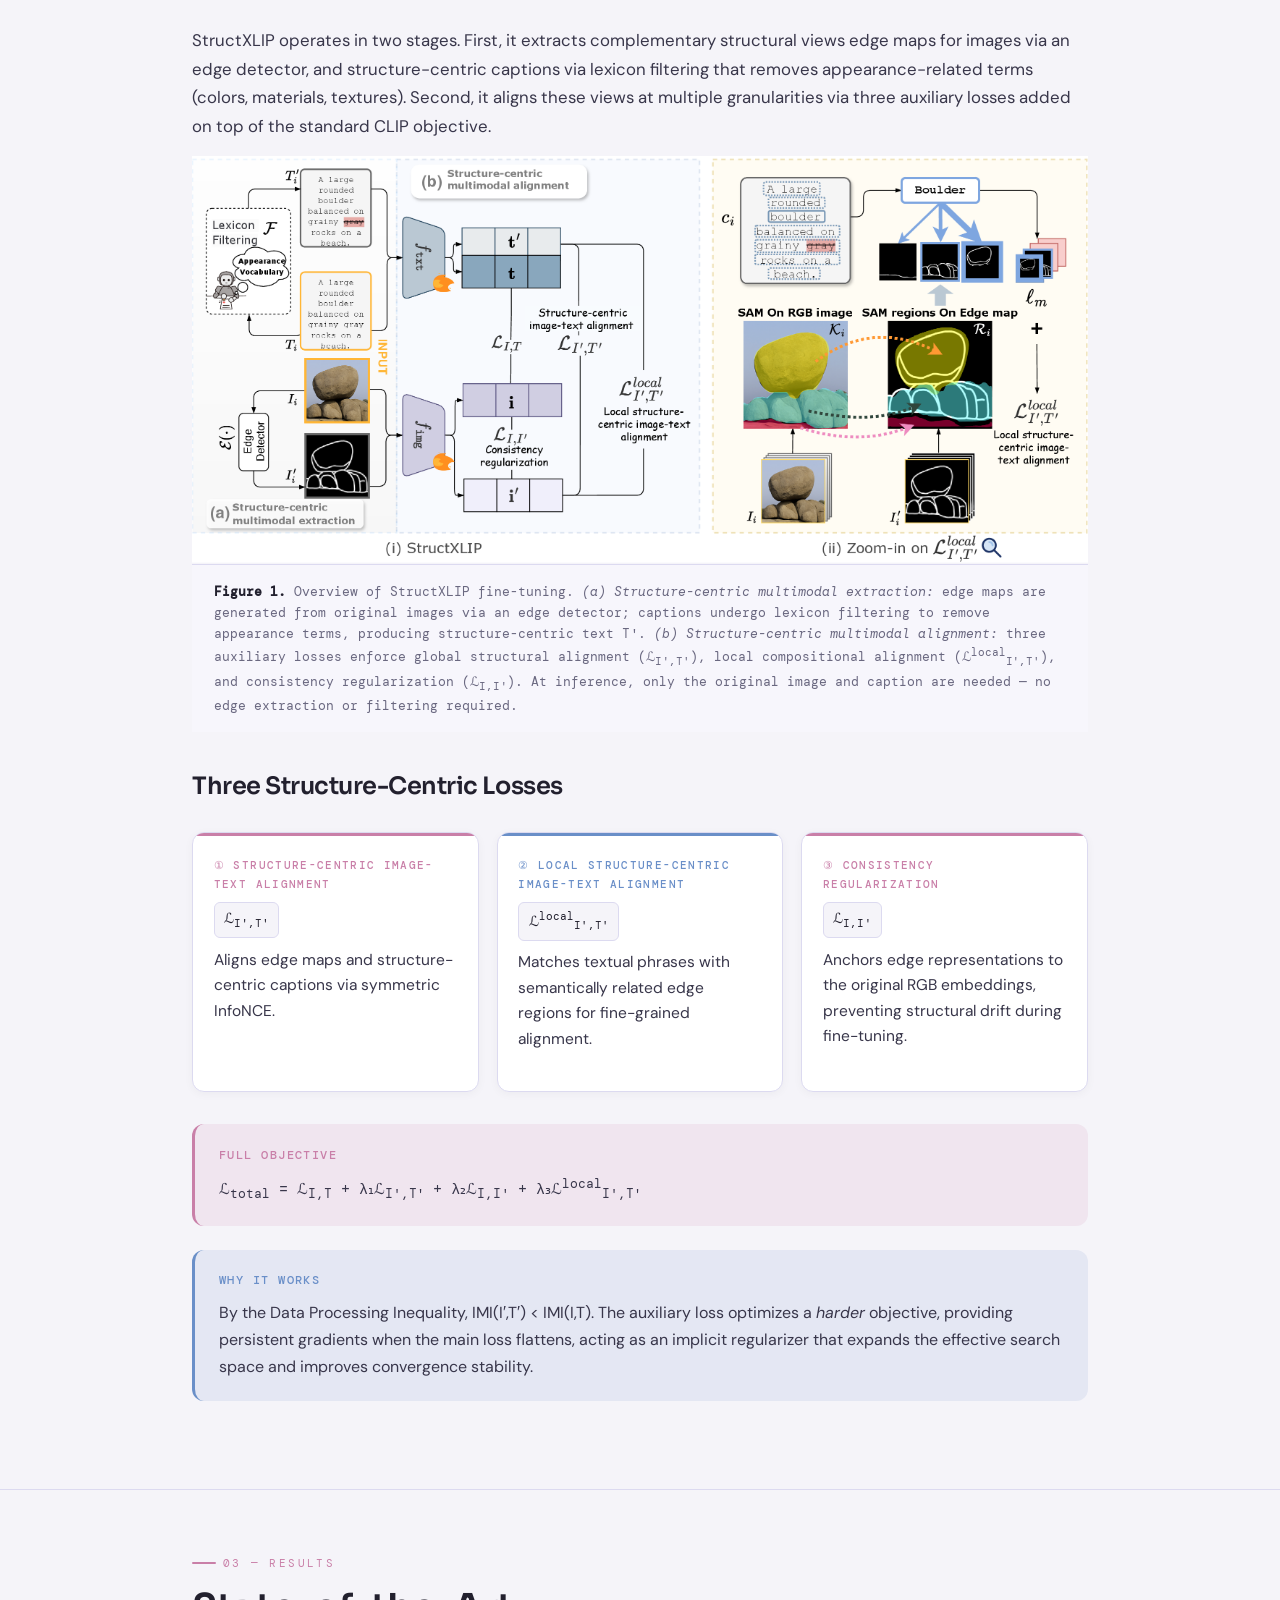
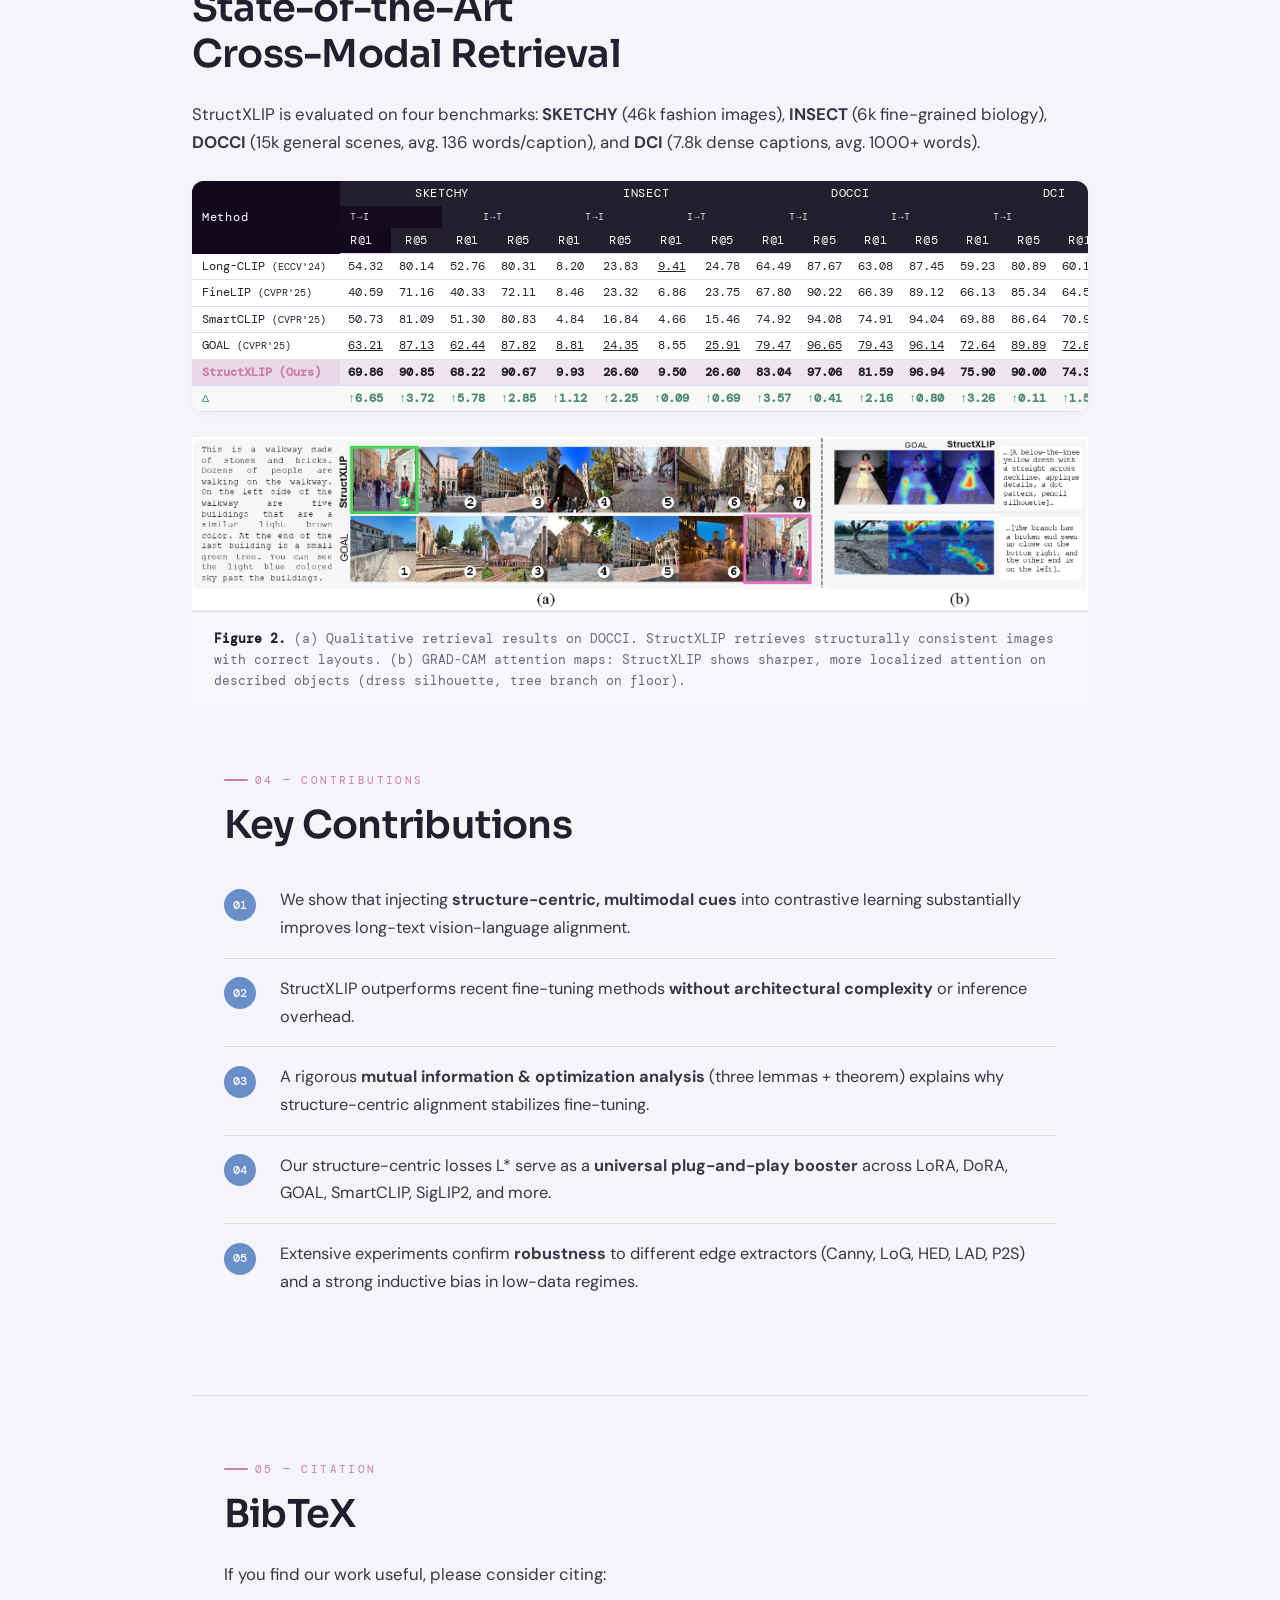
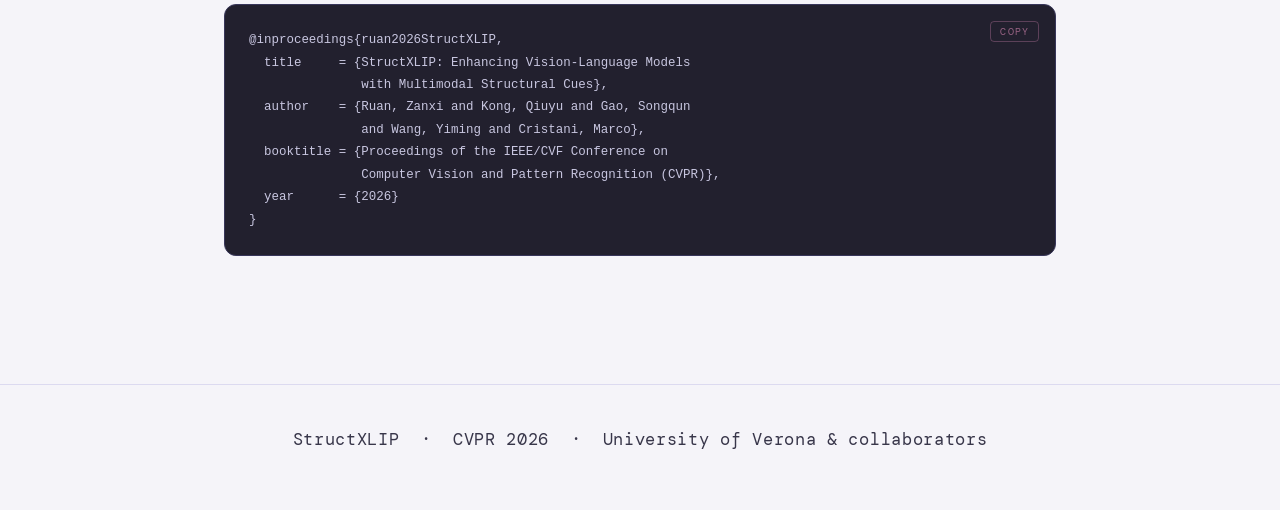
==== commit e658f7ca: "Update index.html" ====
--- a/index.html
+++ b/index.html
@@ -111,17 +111,17 @@
 
   <div class="authors">
   <p>
-    <a href="https://zanxiruan.github.io" class="author-name" target="_blank">Zanxi Ruan</a><sup>1</sup>&ensp;
-    <a href="https://openreview.net/profile?id=~Qiuyu_Kong1" class="author-name" target="_blank">Qiuyu Kong</a><sup>1,2</sup>&ensp;
-    <a href="https://swongao.github.io/" class="author-name" target="_blank">Songqun Gao</a><sup>3</sup>&ensp;
+    <a href="https://eveleslie.github.io/" class="author-name" target="_blank">Zanxi Ruan</a><sup>1</sup>&ensp;
+    <a href="https://swongao.github.io/" class="author-name" target="_blank">Songqun Gao</a><sup>2</sup>&ensp;
+    <a href="https://openreview.net/profile?id=~Qiuyu_Kong1" class="author-name" target="_blank">Qiuyu Kong</a><sup>1,3</sup>&ensp;
     <a href="https://www.yimingwang.me/" class="author-name" target="_blank">Yiming Wang</a><sup>4</sup>&ensp;
     <a href="https://scholar.google.com/citations?hl=en&user=LbgTPRwAAAAJ&view_op=list_works&sortby=pubdate" class="author-name" target="_blank">Marco Cristani</a><sup>1,5</sup>
   </p>
 
     <p class="affil affil-main">
       <sup>1</sup>University of Verona &ensp;
-      <sup>2</sup>Sapienza University of Rome &ensp;
-      <sup>3</sup>University of Trento &ensp;
+      <sup>3</sup>Sapienza University of Rome &ensp;
+      <sup>2</sup>University of Trento &ensp;
       <sup>4</sup>Fondazione Bruno Kessler &ensp;
       <sup>5</sup>Reykjavik University
     </p>
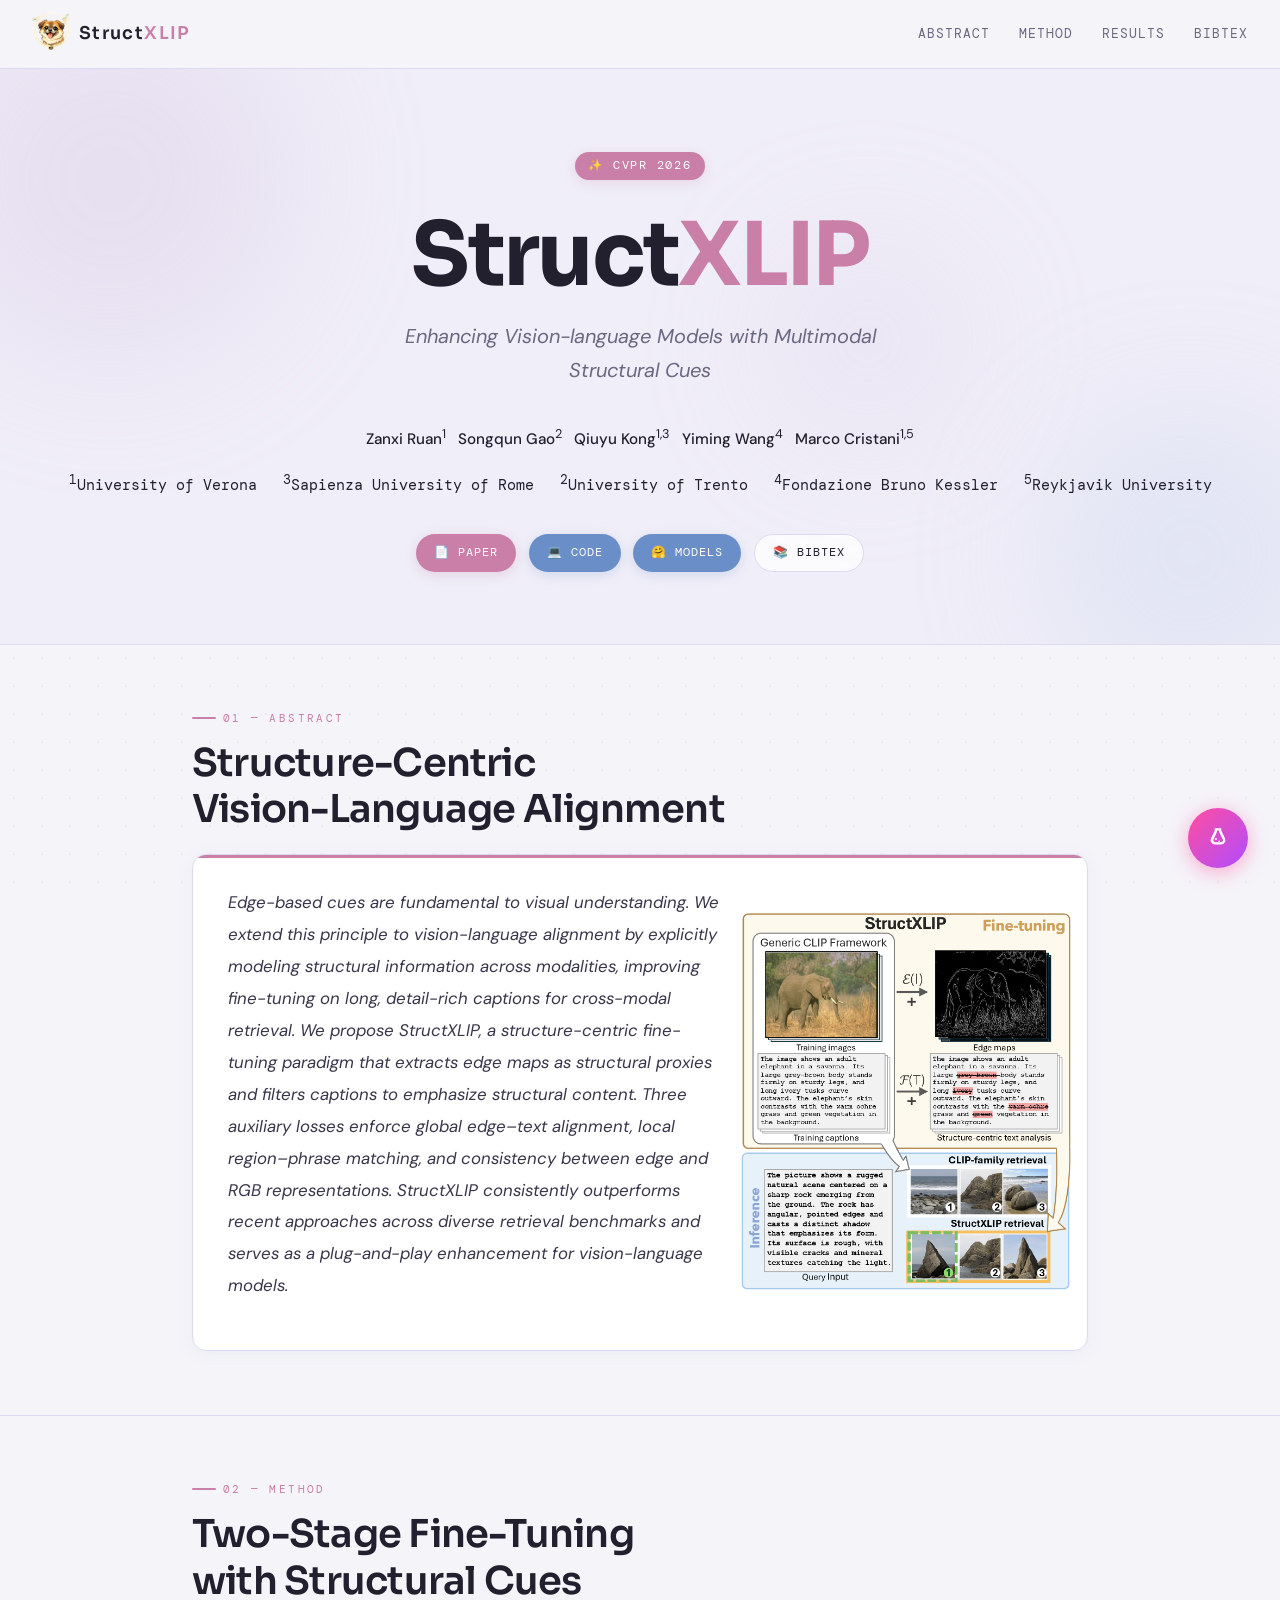
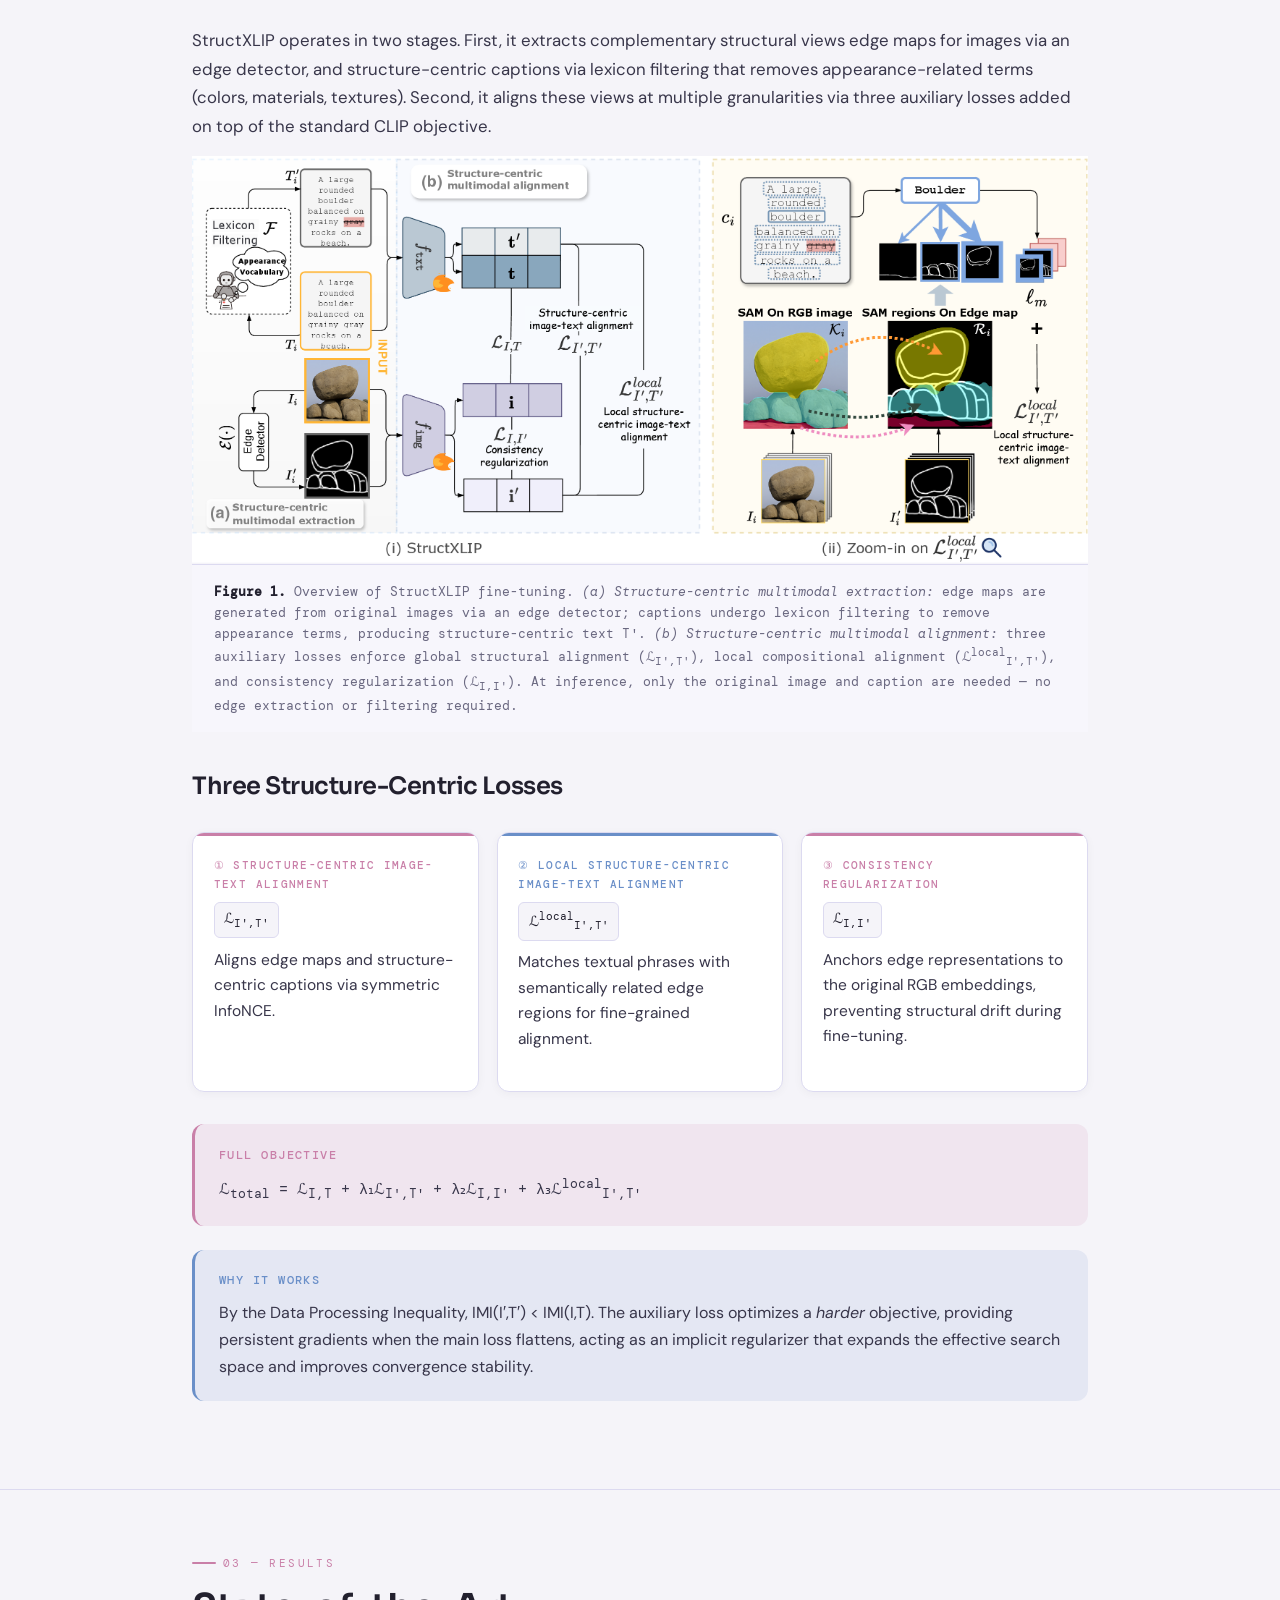
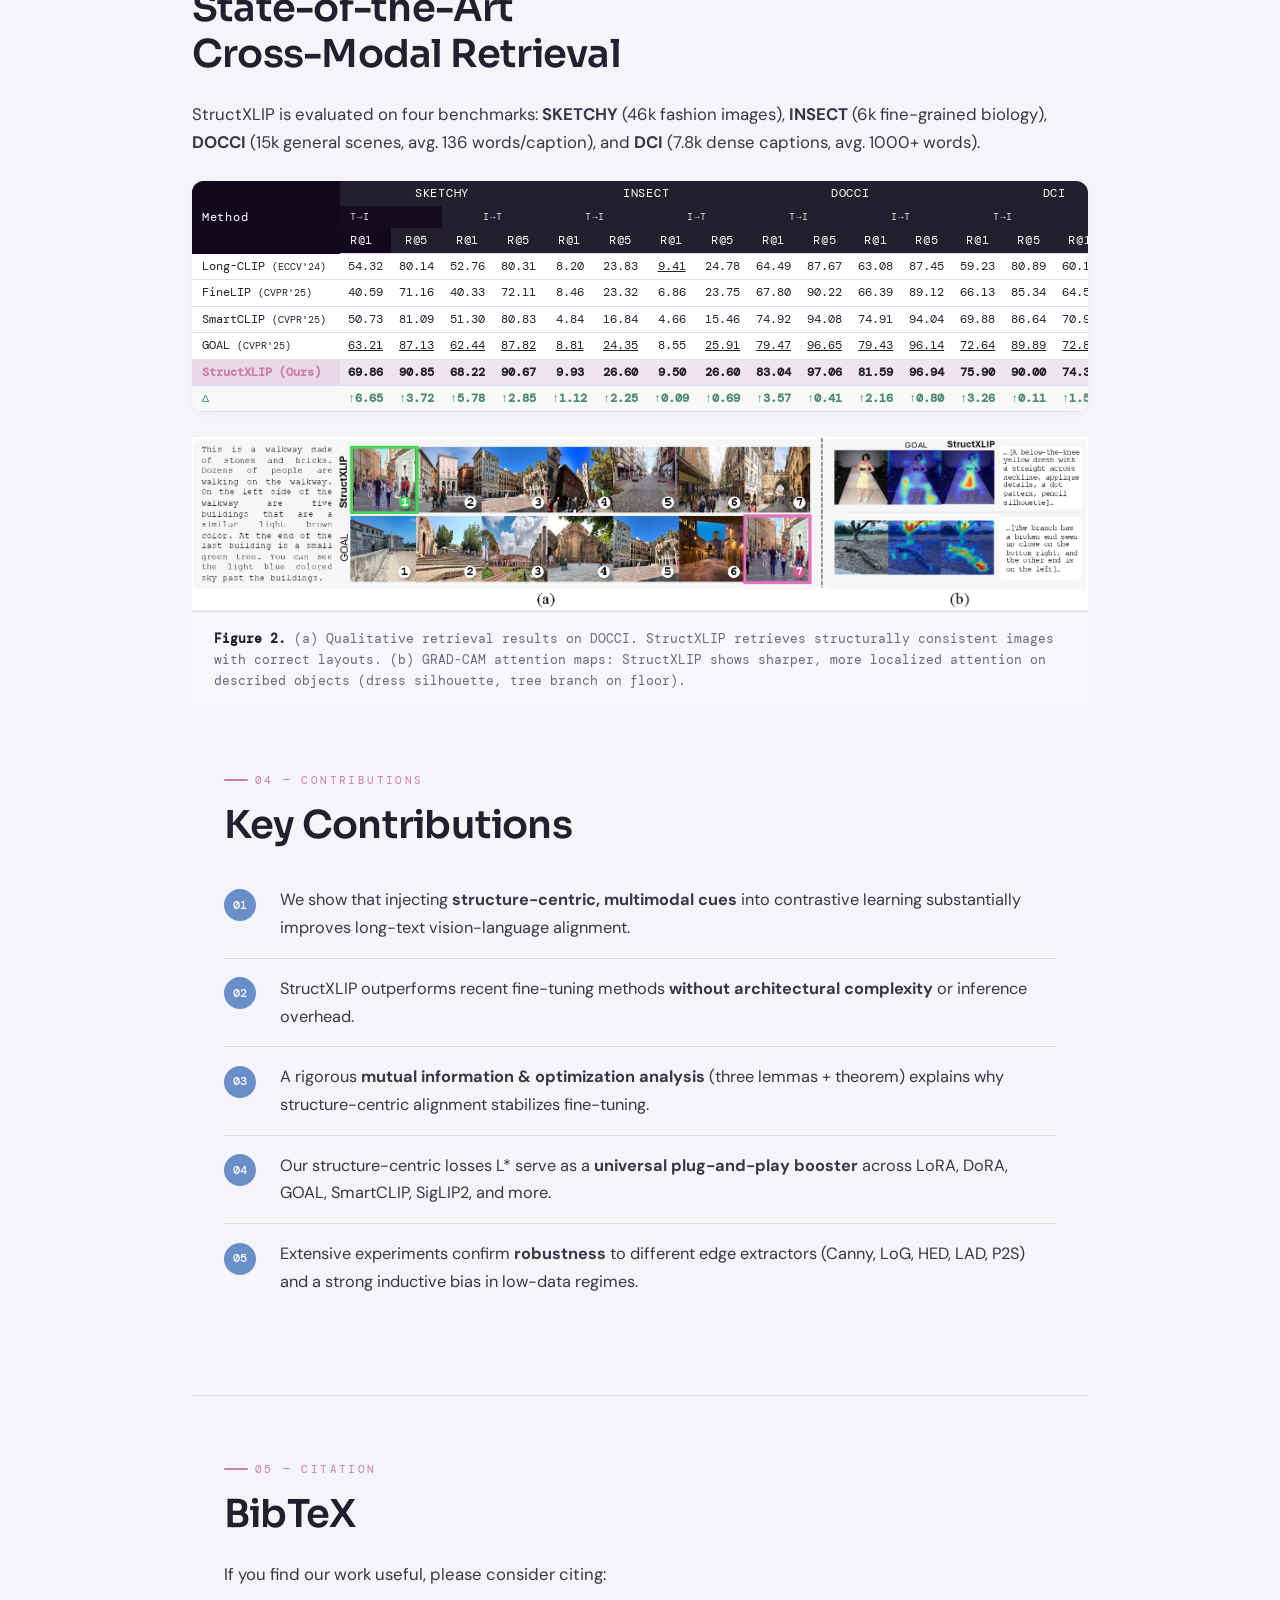
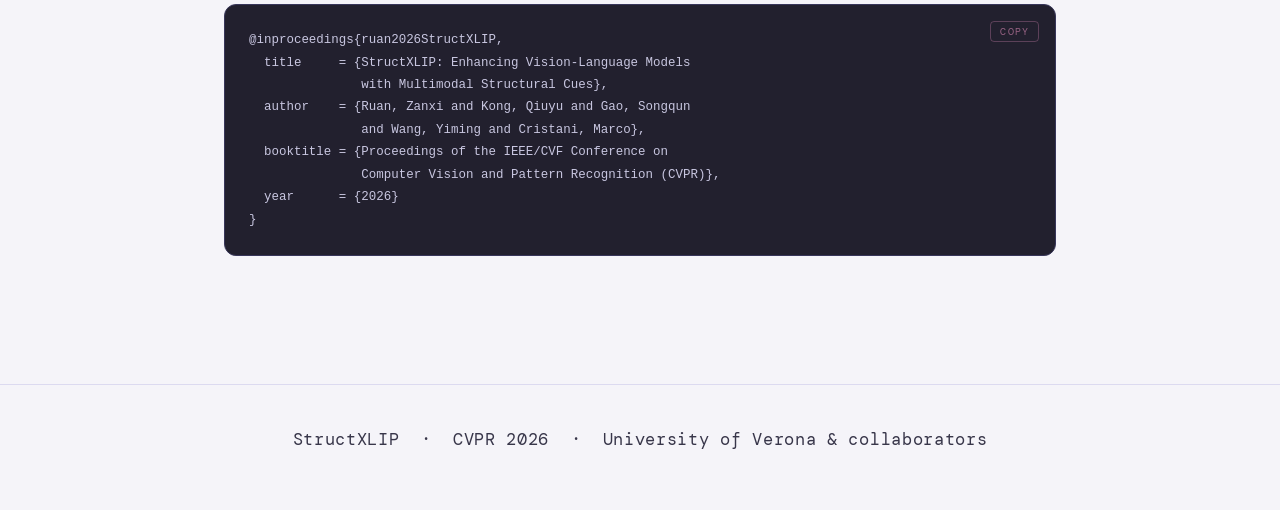
==== commit cf10a334: "Update index.html" ====
--- a/index.html
+++ b/index.html
@@ -129,8 +129,8 @@
 
   <div class="btn-row">
     <a href="#" class="btn btn-primary">📄 Paper</a>
-    <a href="#" class="btn btn-secondary">💻 Code (March 2026)</a>
-    <a href="#" class="btn btn-secondary">🤗 Models (March 2026)</a>
+    <a href="https://github.com/intelligolabs/StructXLIP" class="btn btn-secondary">💻 Code </a>
+    <a href="https://huggingface.co/zanxii/StructXlip" class="btn btn-secondary">🤗 Models </a>
     <a href="#citation" class="btn btn-ghost">📚 BibTeX</a>
   </div>
 </header>
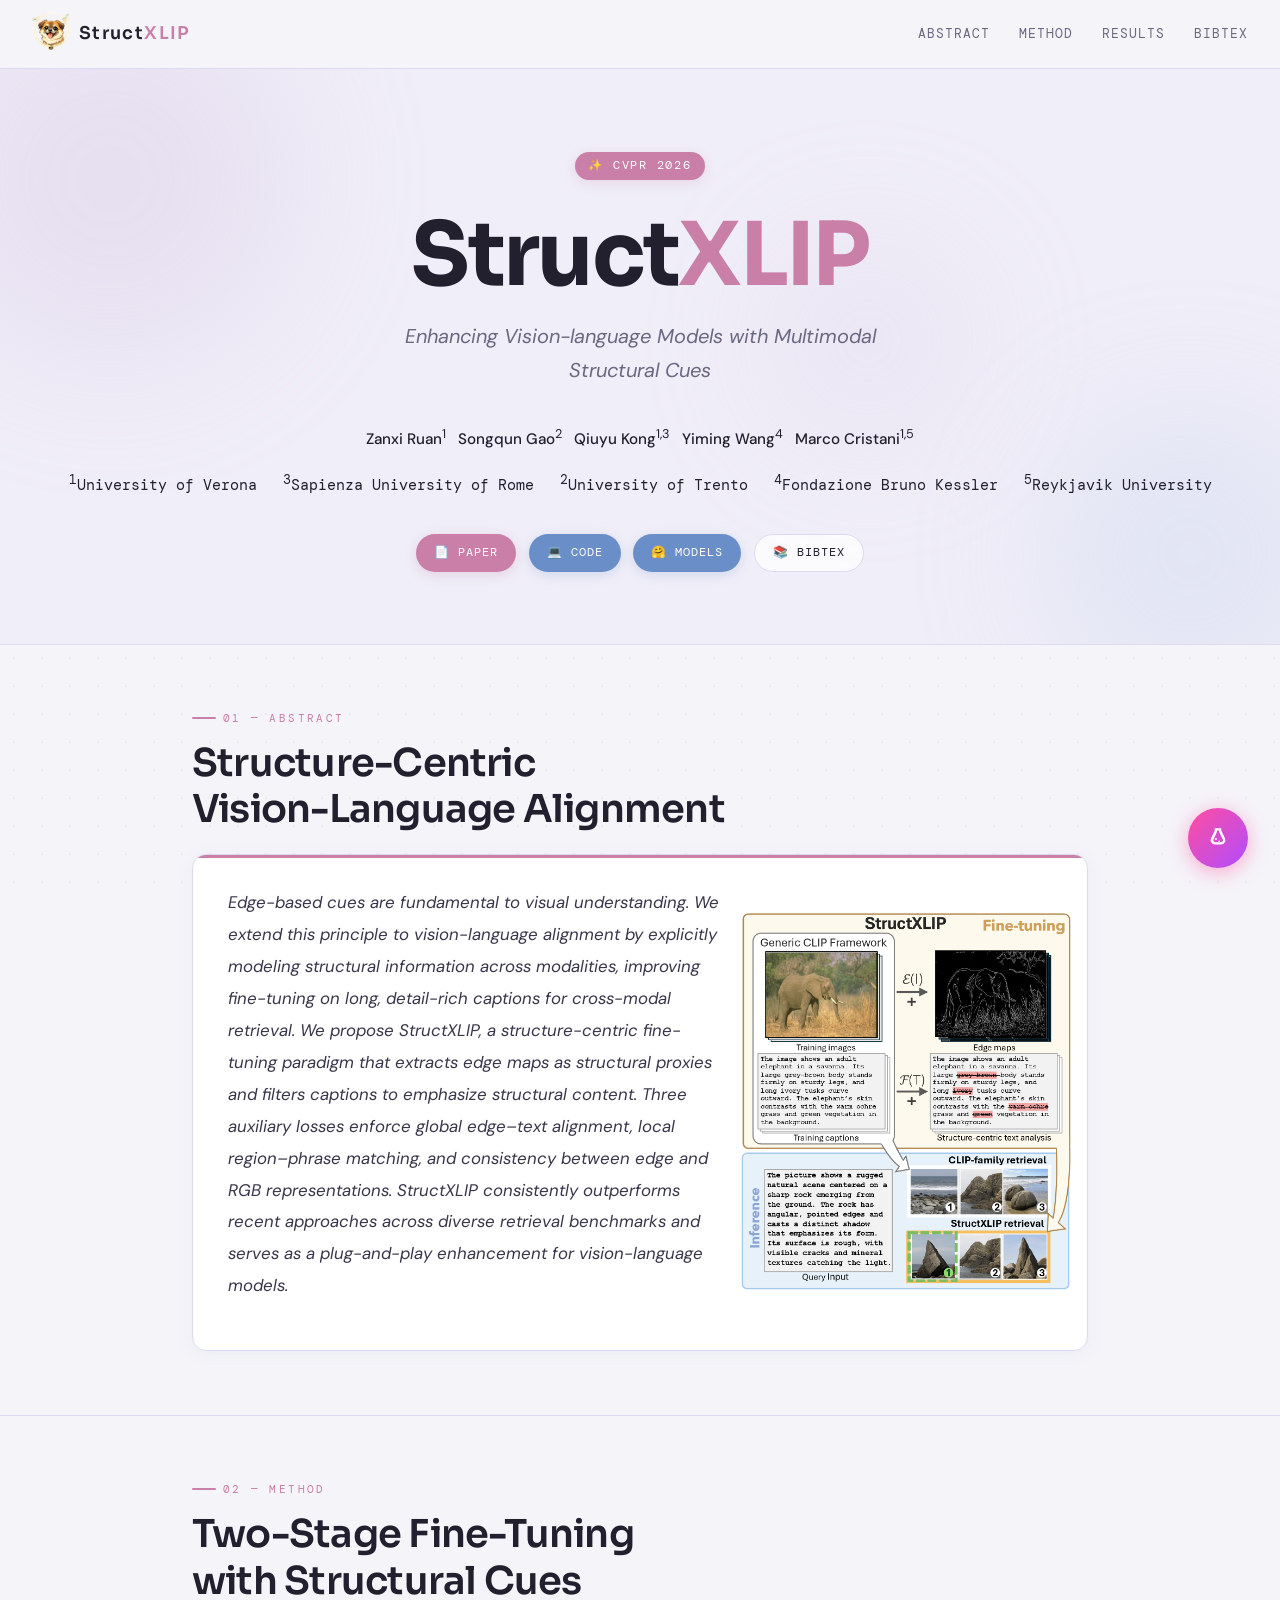
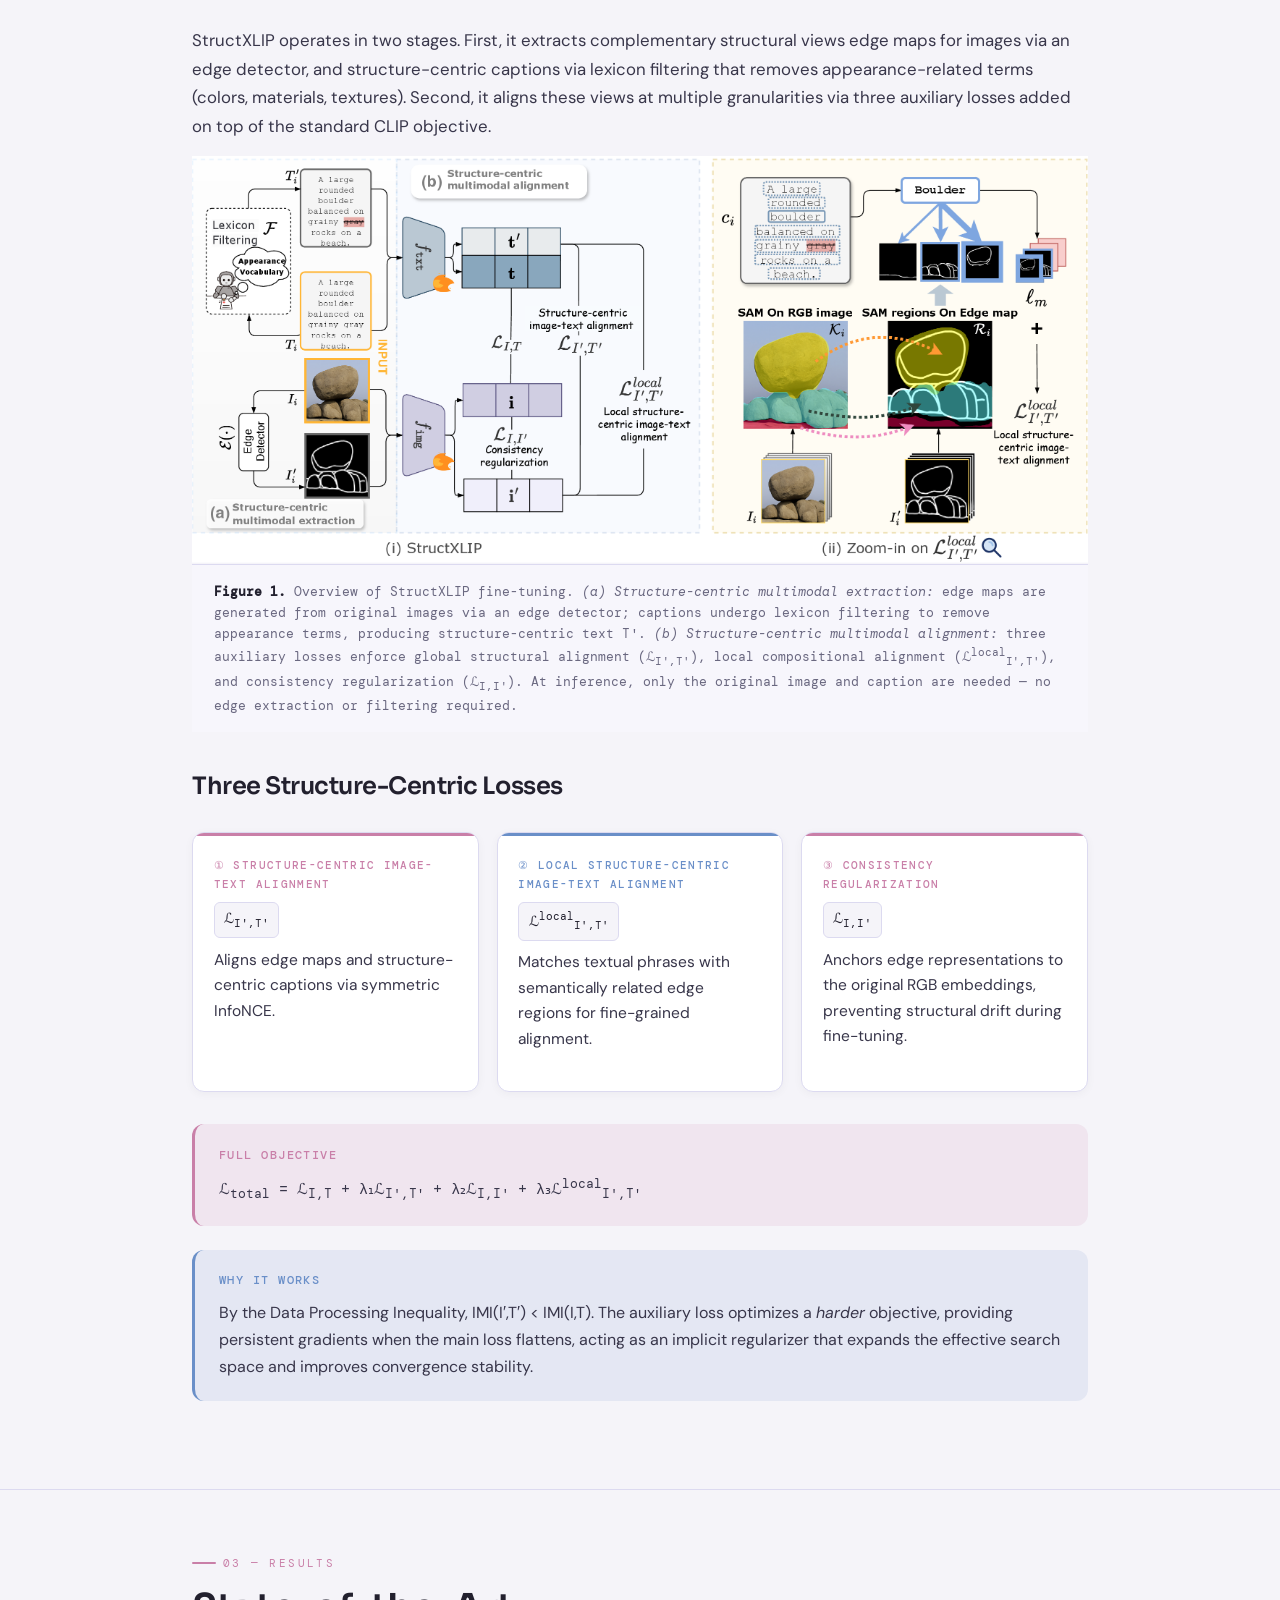
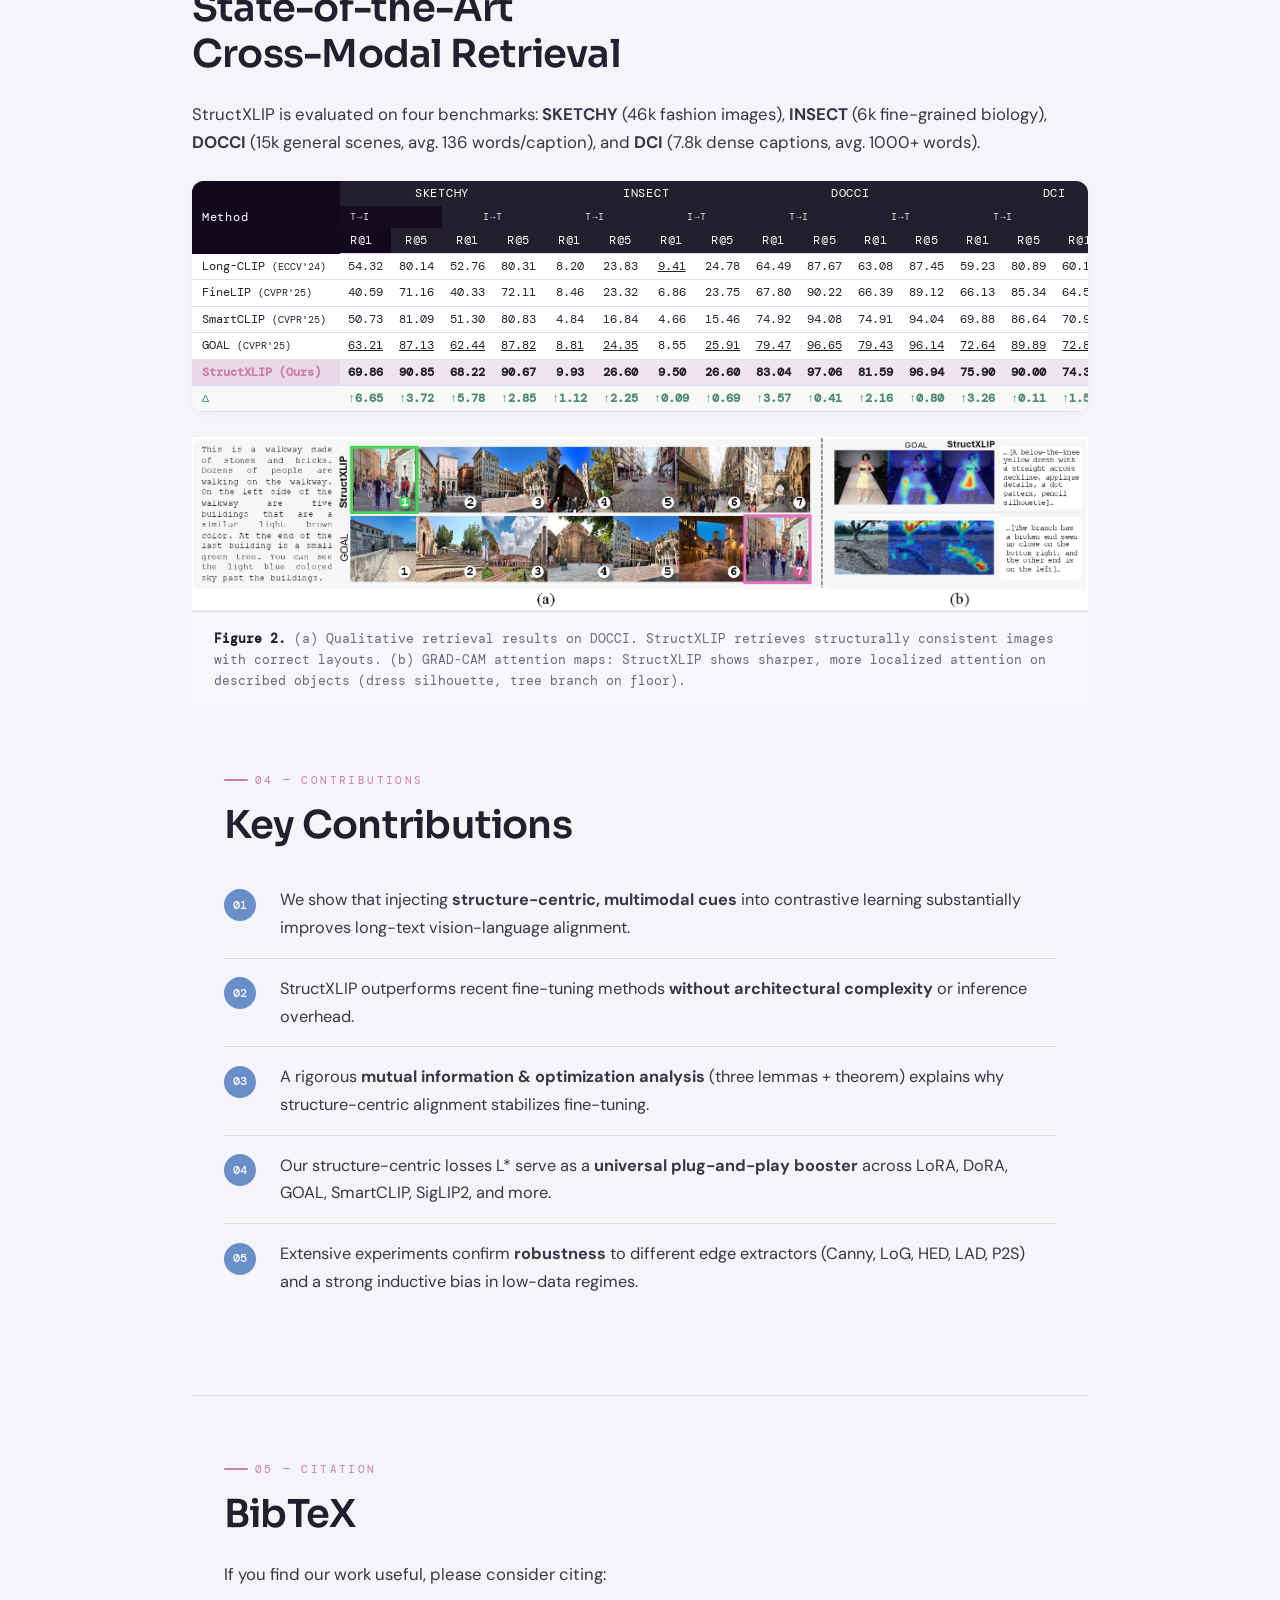
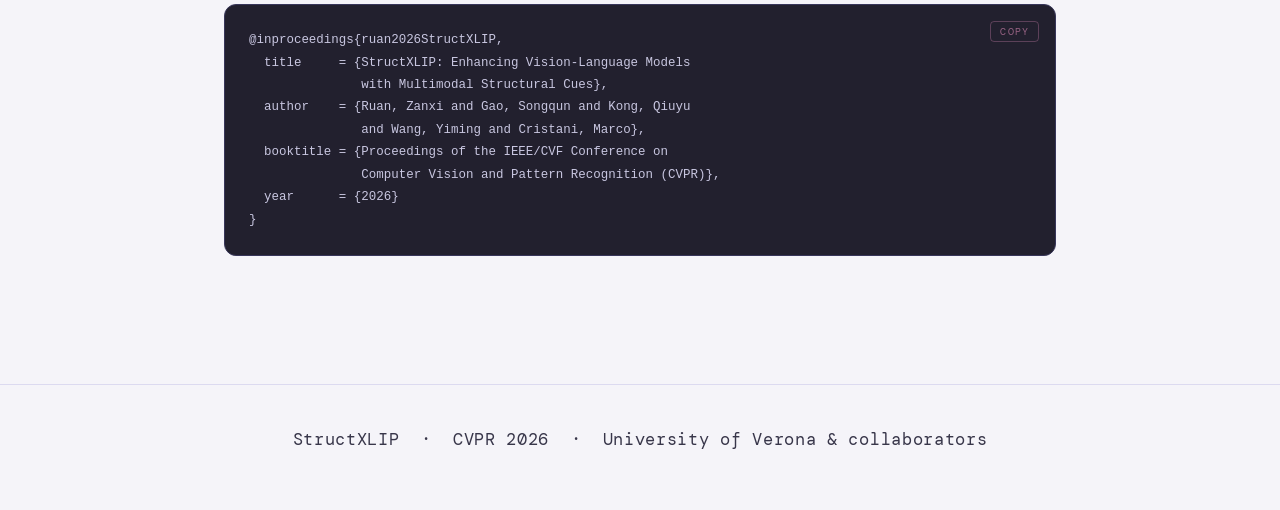
==== commit 4bd323e2: "Update index.html" ====
--- a/index.html
+++ b/index.html
@@ -365,7 +365,7 @@
 <pre id="bib-text">@inproceedings{ruan2026StructXLIP,
   title     = {StructXLIP: Enhancing Vision-Language Models
                with Multimodal Structural Cues},
-  author    = {Ruan, Zanxi and Kong, Qiuyu and Gao, Songqun
+  author    = {Ruan, Zanxi and Gao, Songqun and Kong, Qiuyu
                and Wang, Yiming and Cristani, Marco},
   booktitle = {Proceedings of the IEEE/CVF Conference on
                Computer Vision and Pattern Recognition (CVPR)},
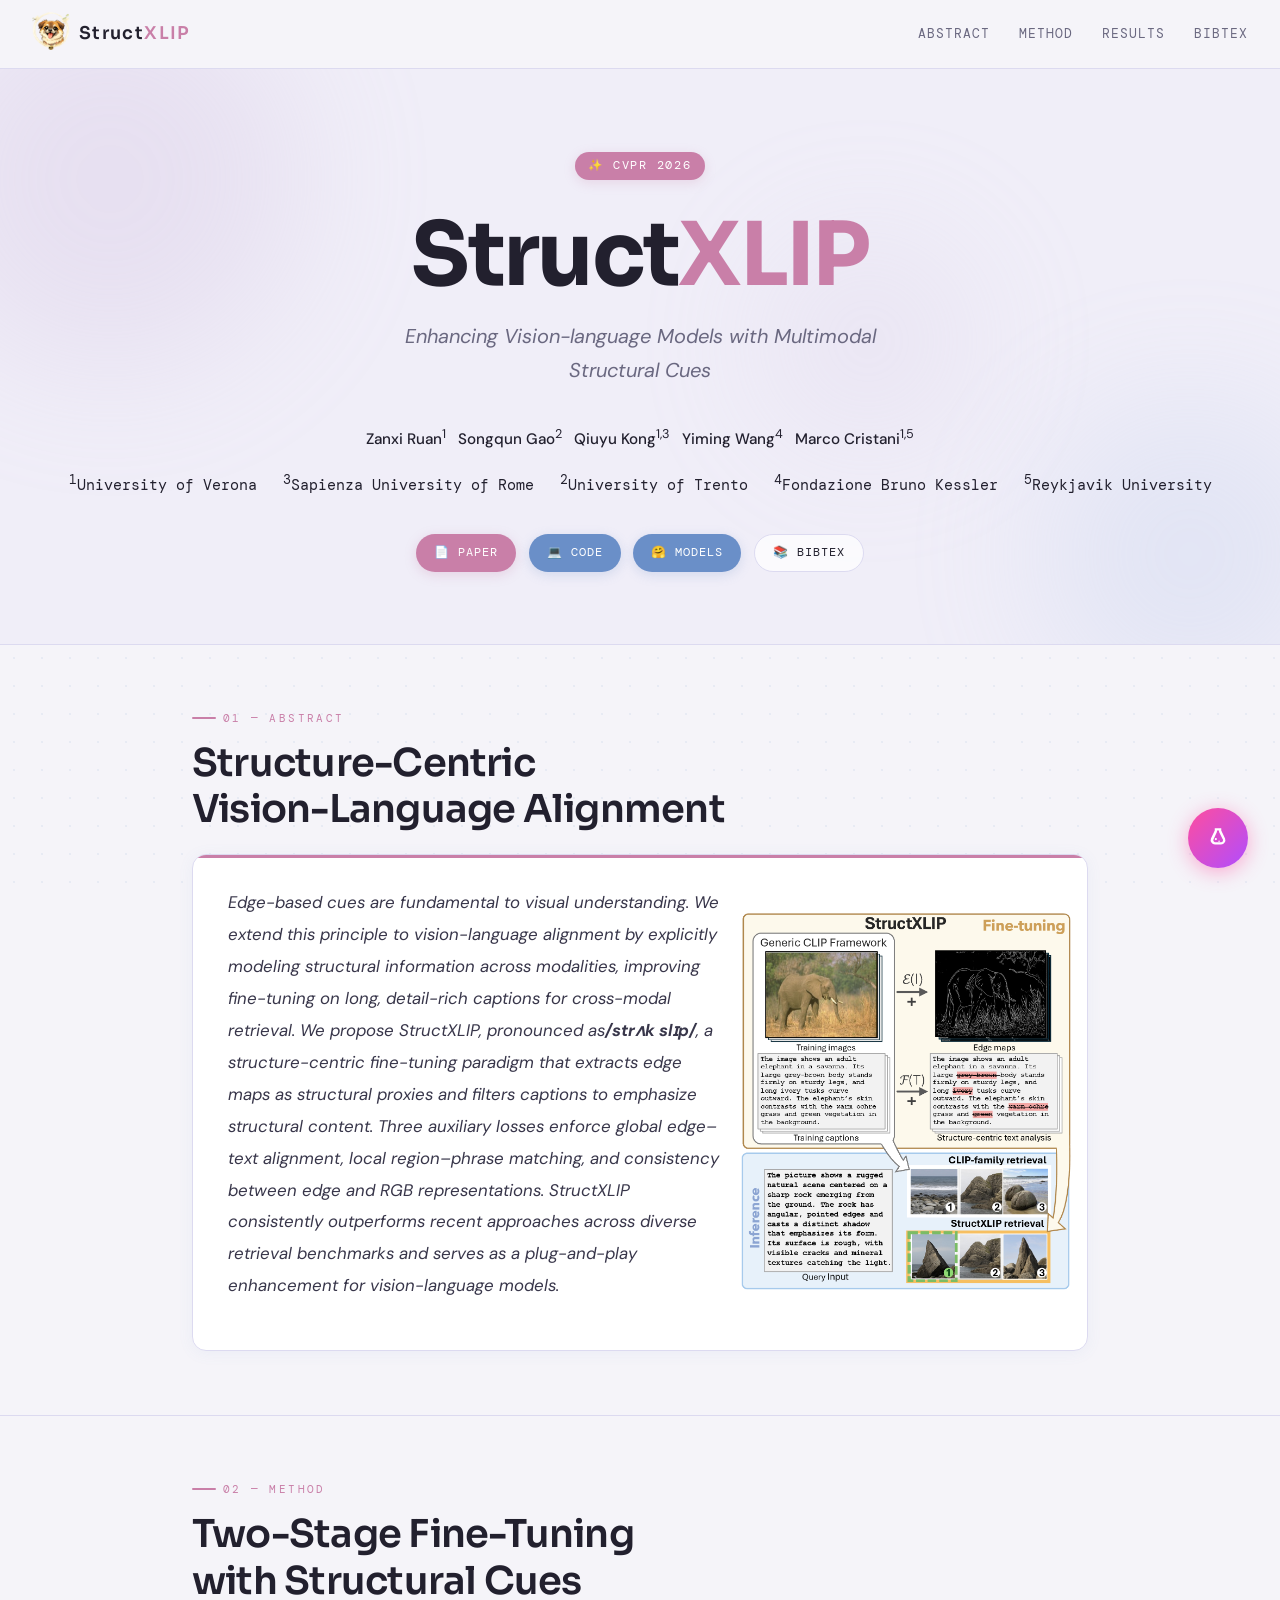
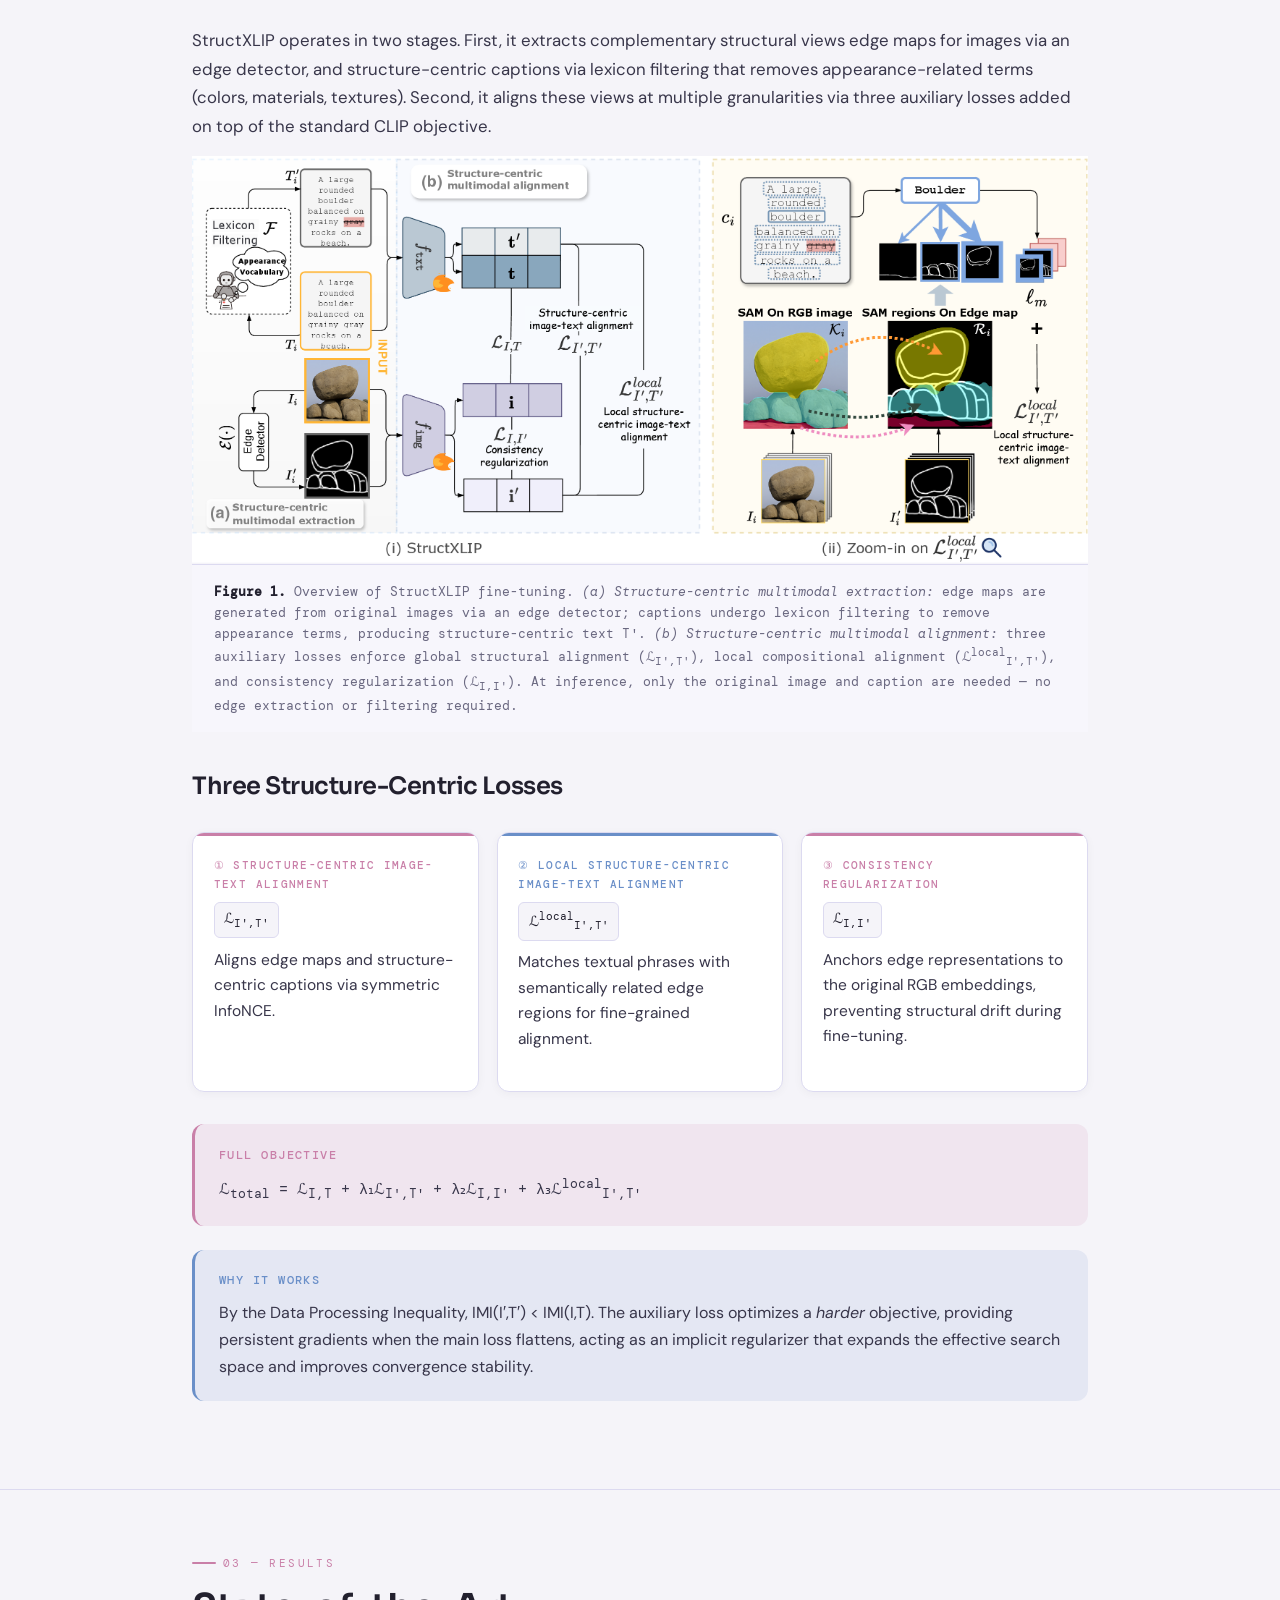
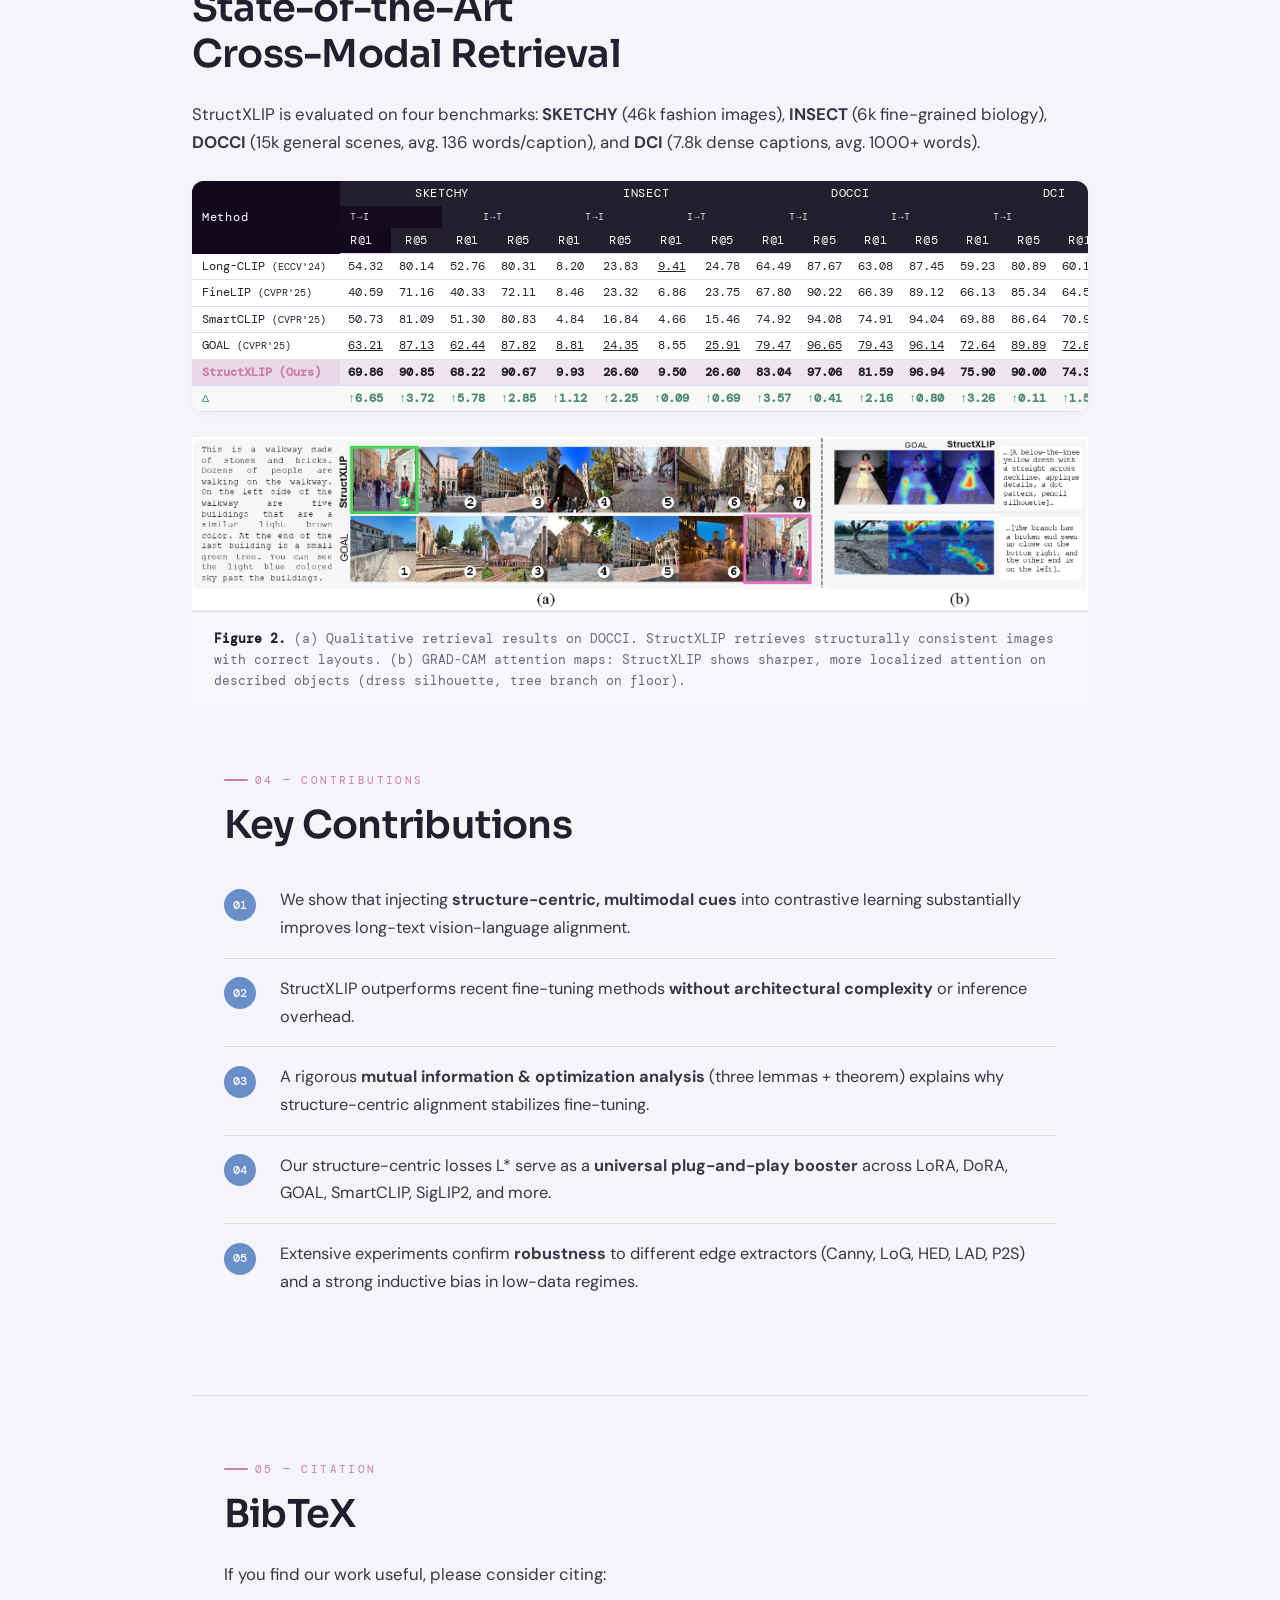
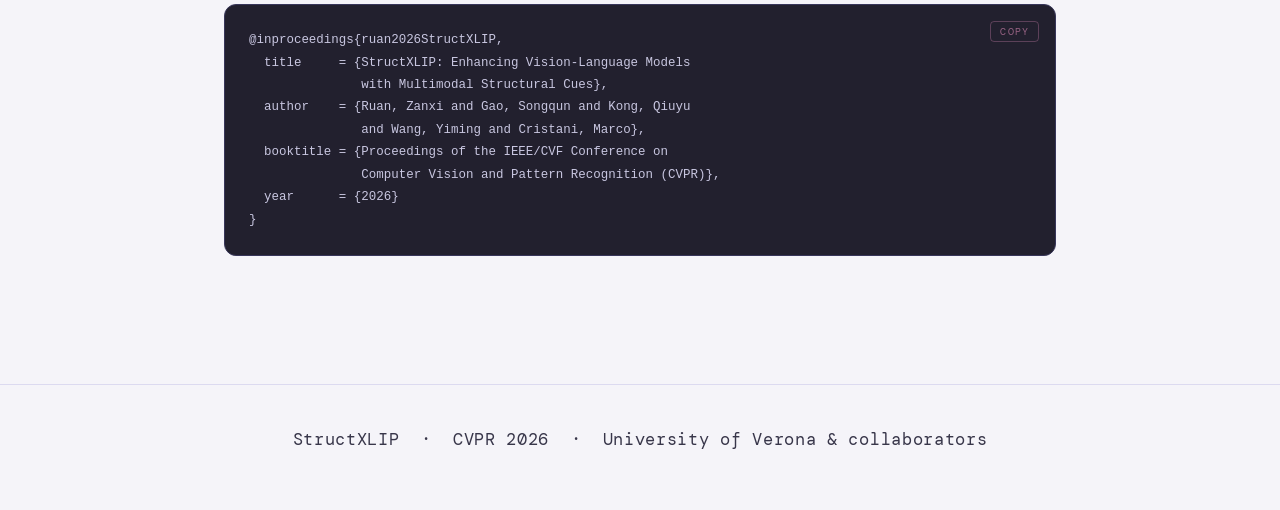
==== commit 625a2544: "Update index.html" ====
--- a/index.html
+++ b/index.html
@@ -151,7 +151,7 @@
       <p class="abstract-text">
         Edge-based cues are fundamental to visual understanding. We extend this principle to vision-language alignment by explicitly modeling structural information across modalities, improving fine-tuning on long, detail-rich captions for cross-modal retrieval.
 
-We propose StructXLIP, a structure-centric fine-tuning paradigm that extracts edge maps as structural proxies and filters captions to emphasize structural content. Three auxiliary losses enforce global edge–text alignment, local region–phrase matching, and consistency between edge and RGB representations.
+We propose StructXLIP, pronounced as<b>/strʌk slɪp/</b>, a structure-centric fine-tuning paradigm that extracts edge maps as structural proxies and filters captions to emphasize structural content. Three auxiliary losses enforce global edge–text alignment, local region–phrase matching, and consistency between edge and RGB representations.
 
 StructXLIP consistently outperforms recent approaches across diverse retrieval benchmarks and serves as a plug-and-play enhancement for vision-language models.
       </p>
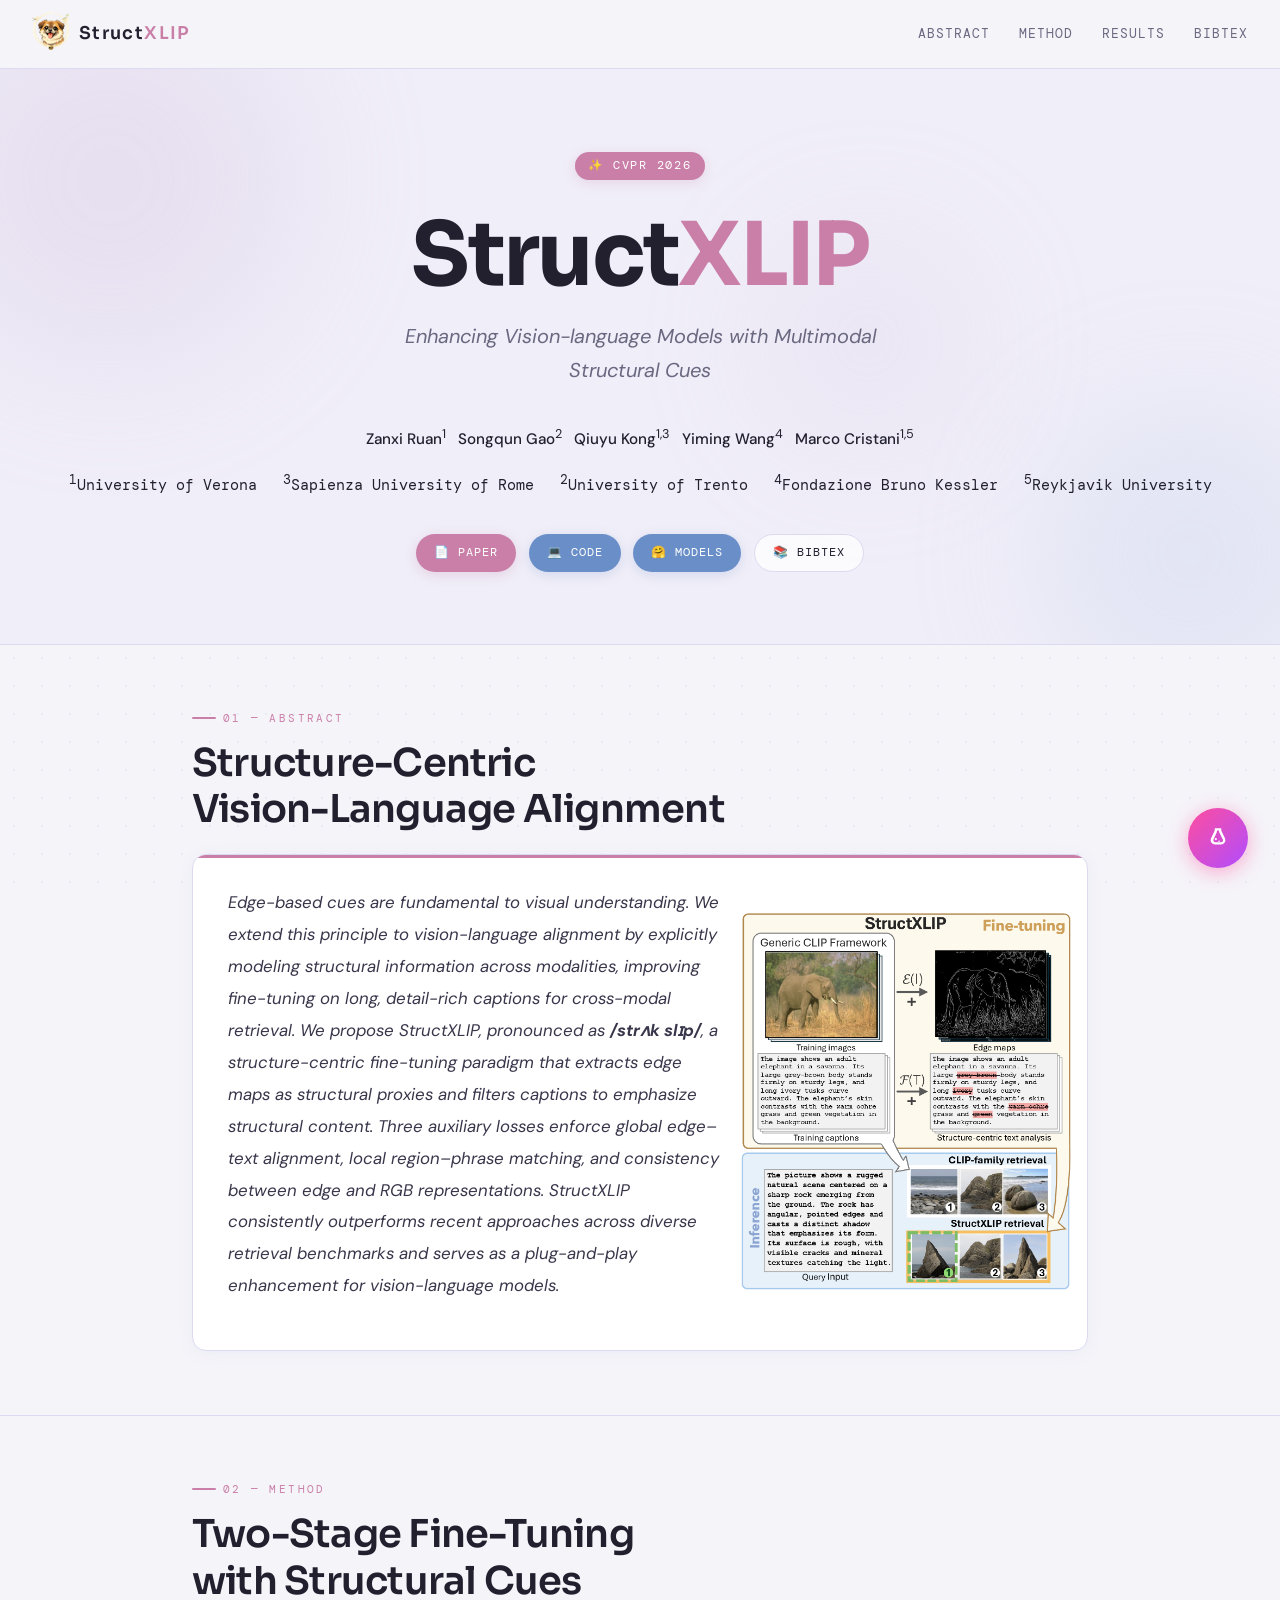
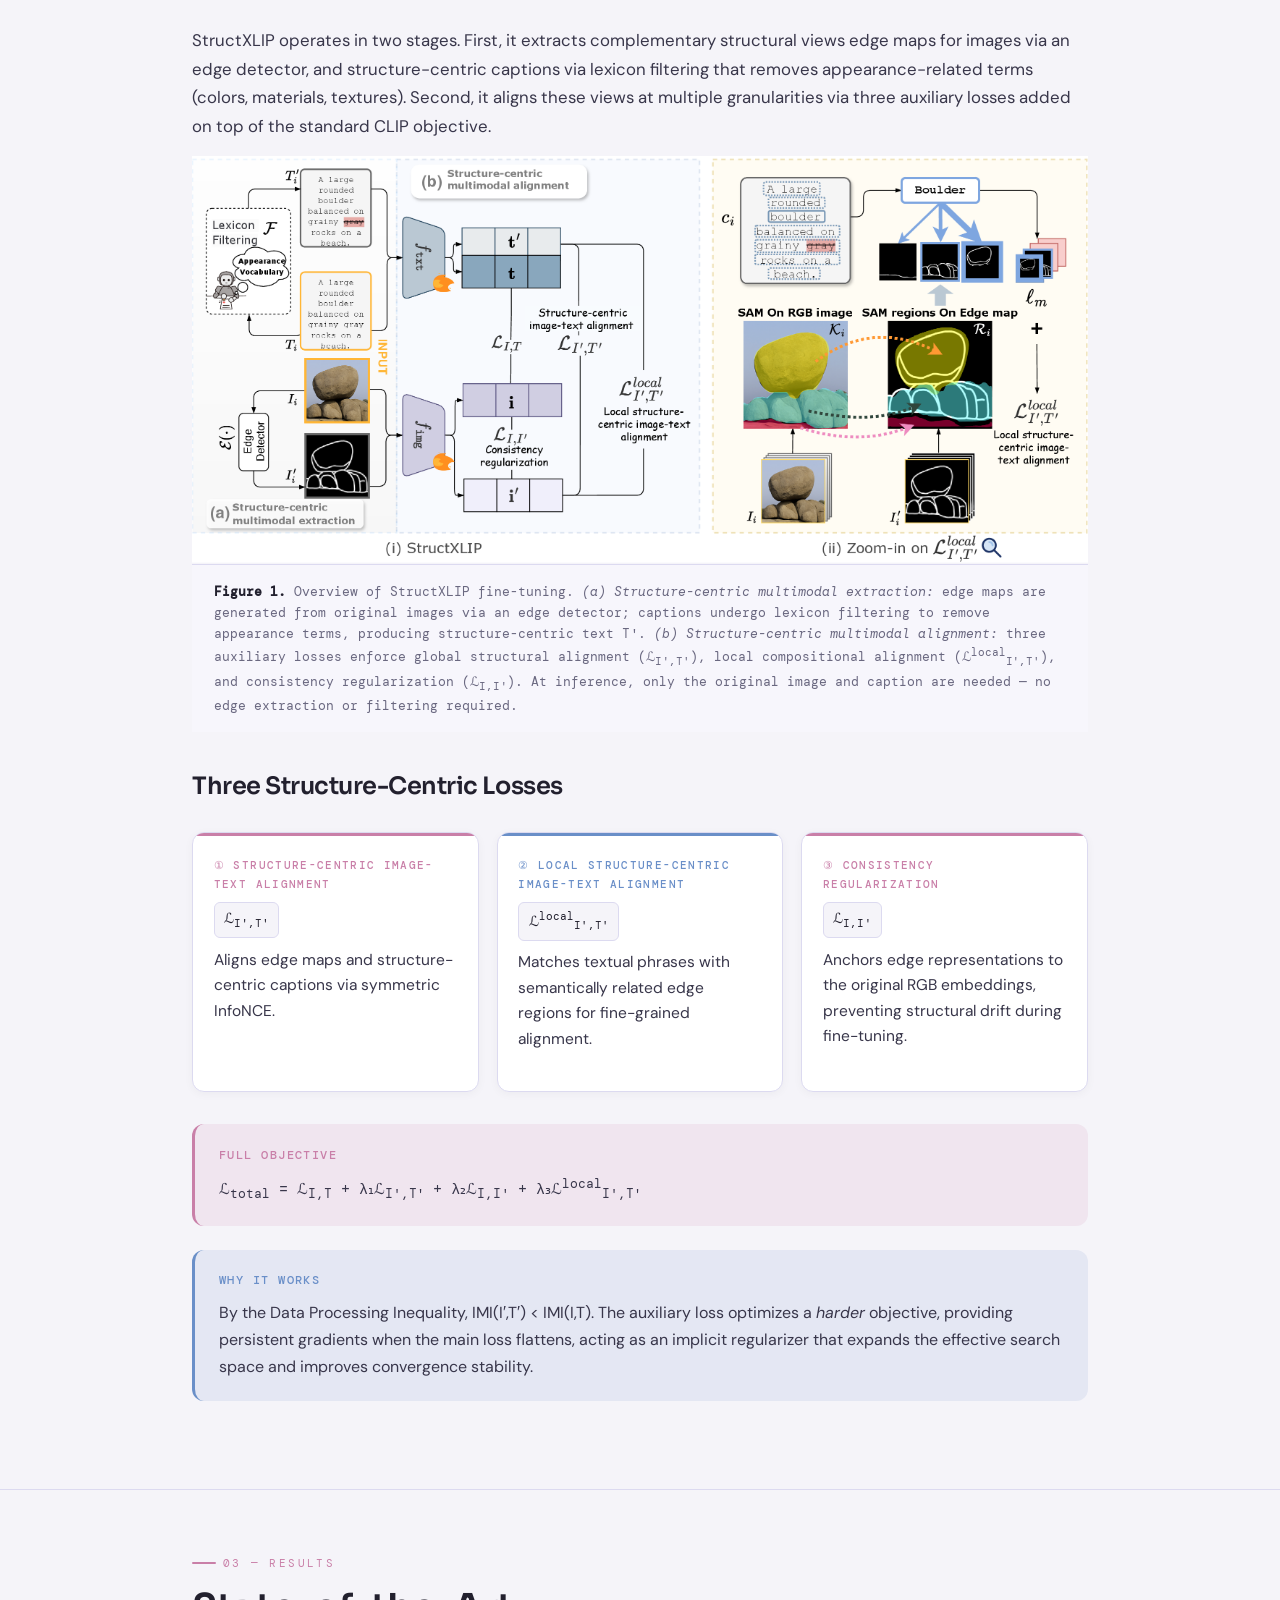
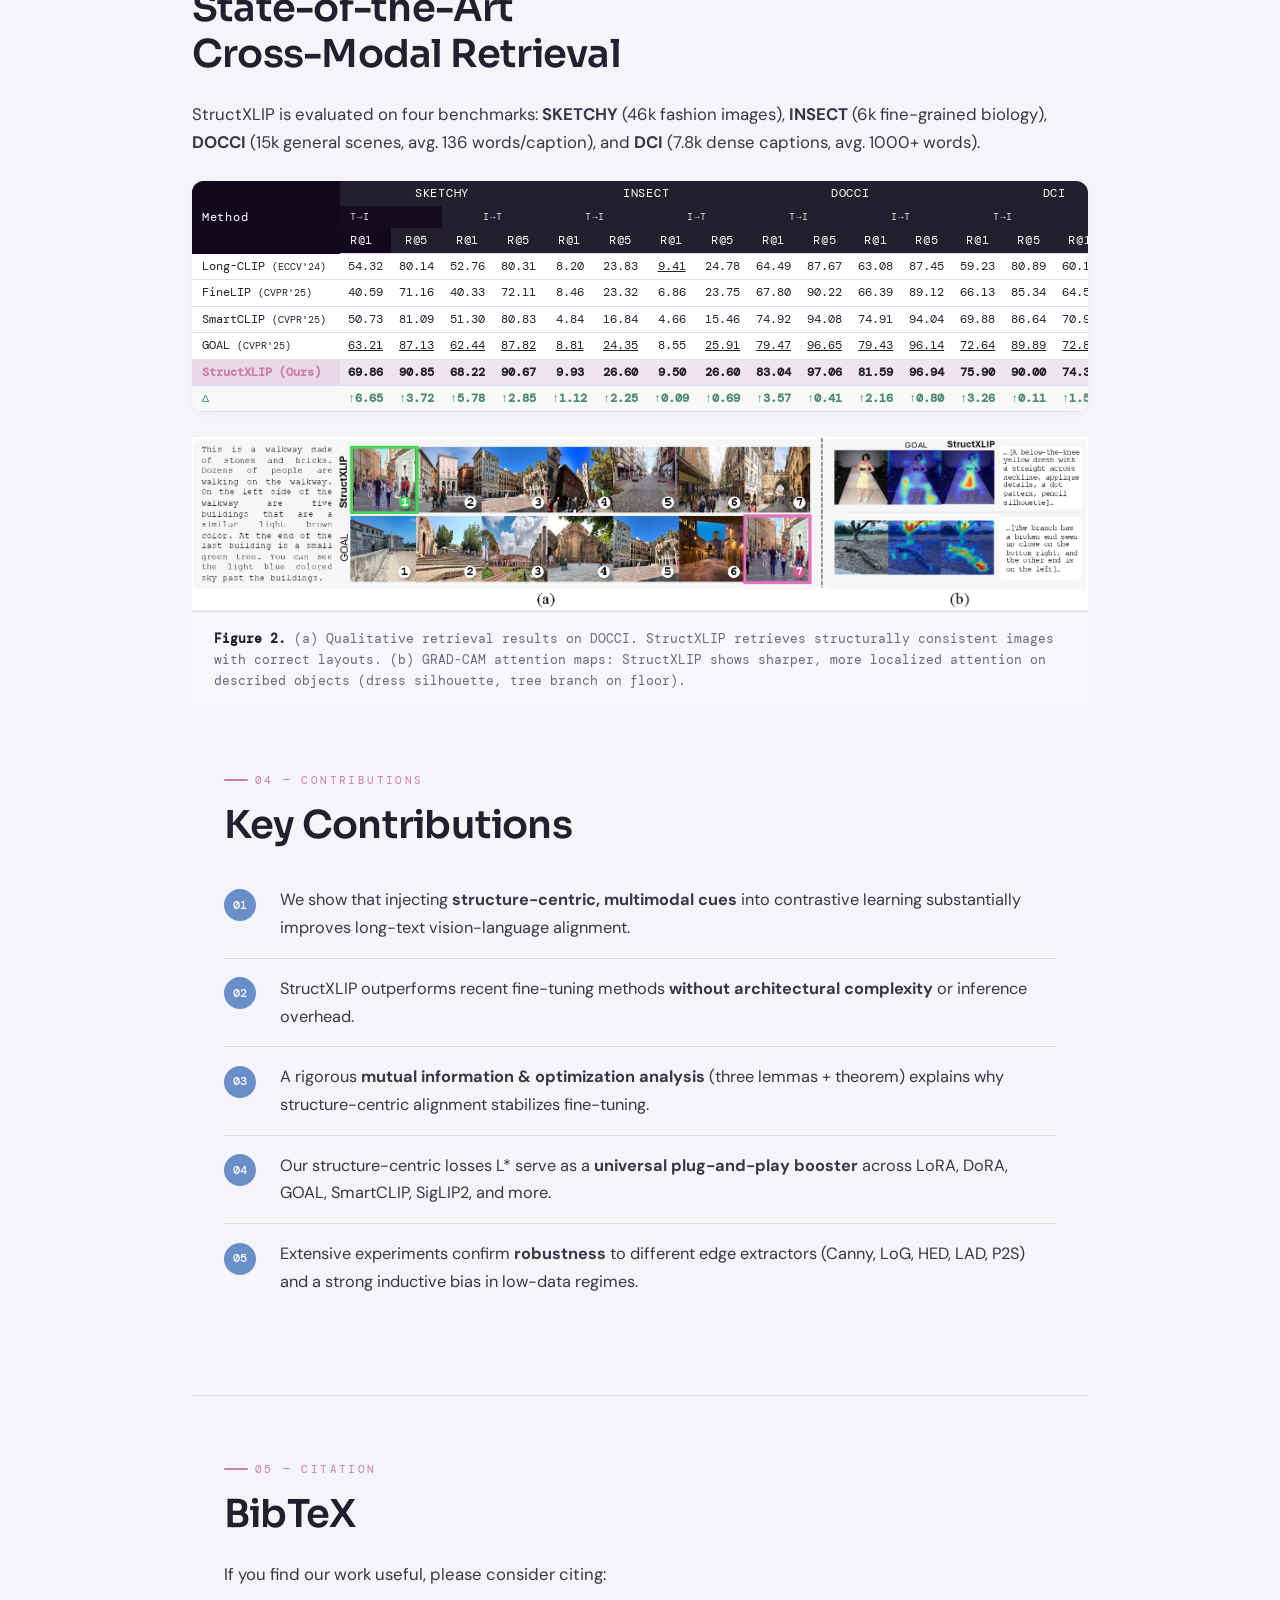
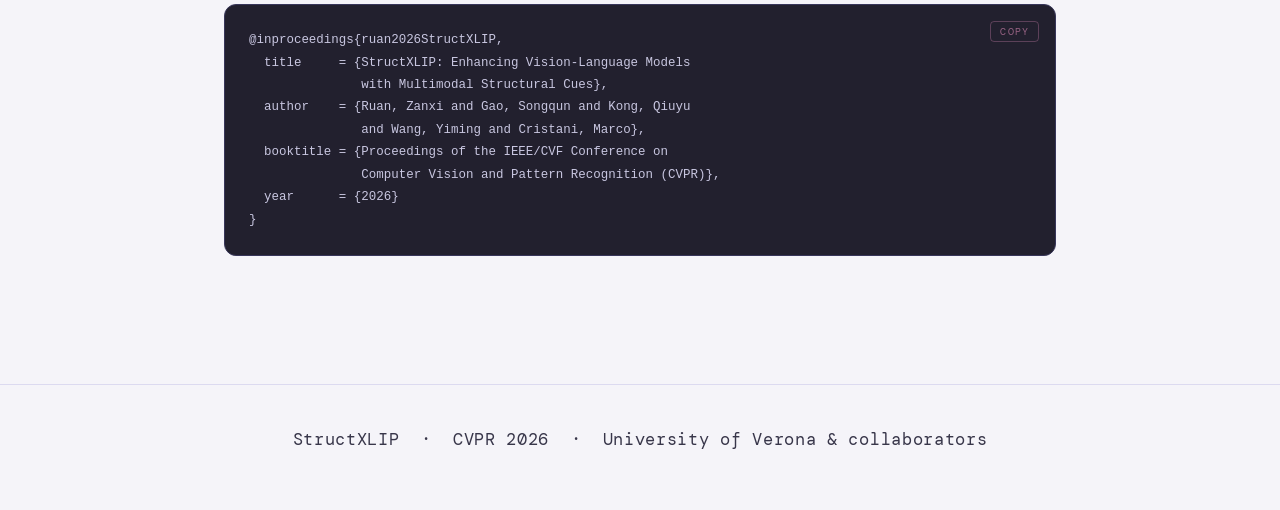
==== commit e7ffb2ca: "Update index.html" ====
--- a/index.html
+++ b/index.html
@@ -151,7 +151,7 @@
       <p class="abstract-text">
         Edge-based cues are fundamental to visual understanding. We extend this principle to vision-language alignment by explicitly modeling structural information across modalities, improving fine-tuning on long, detail-rich captions for cross-modal retrieval.
 
-We propose StructXLIP, pronounced as<b>/strʌk slɪp/</b>, a structure-centric fine-tuning paradigm that extracts edge maps as structural proxies and filters captions to emphasize structural content. Three auxiliary losses enforce global edge–text alignment, local region–phrase matching, and consistency between edge and RGB representations.
+We propose StructXLIP, pronounced as <strong>/strʌk slɪp/</strong>, a structure-centric fine-tuning paradigm that extracts edge maps as structural proxies and filters captions to emphasize structural content. Three auxiliary losses enforce global edge–text alignment, local region–phrase matching, and consistency between edge and RGB representations.
 
 StructXLIP consistently outperforms recent approaches across diverse retrieval benchmarks and serves as a plug-and-play enhancement for vision-language models.
       </p>
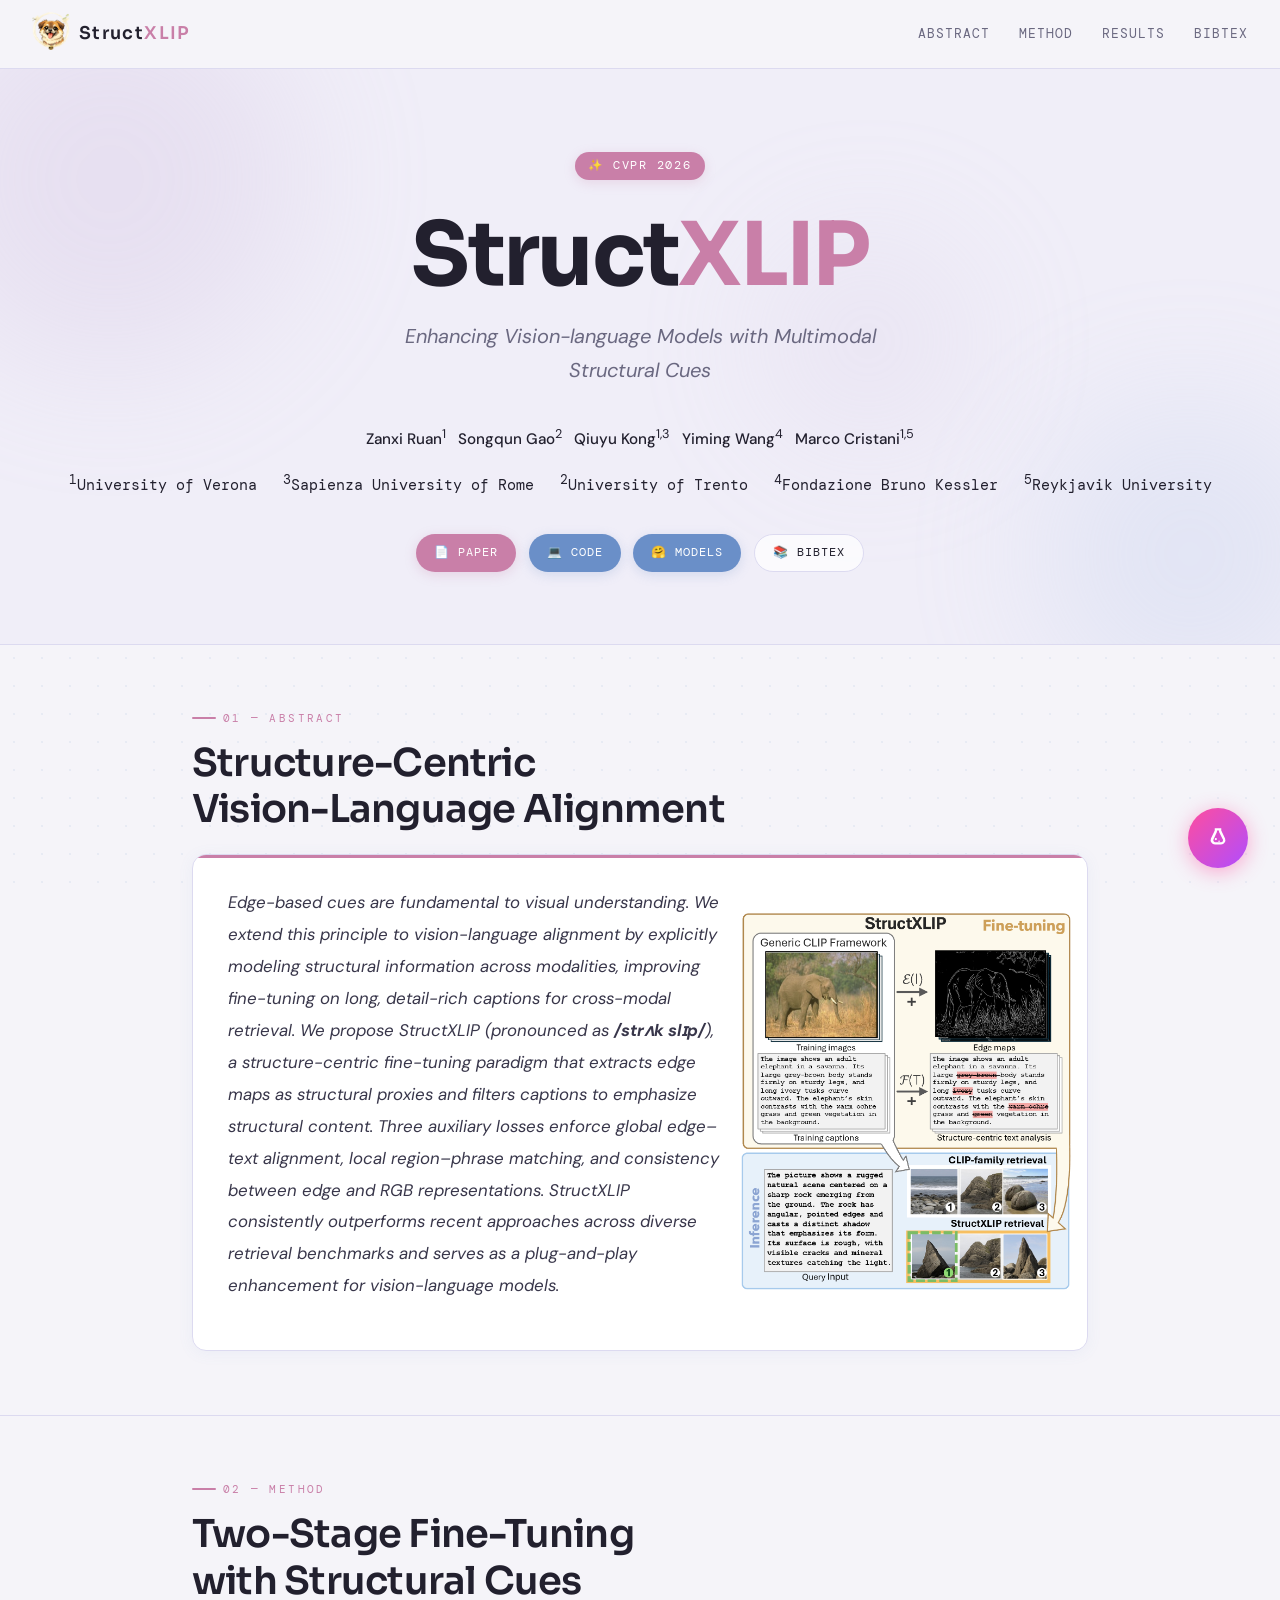
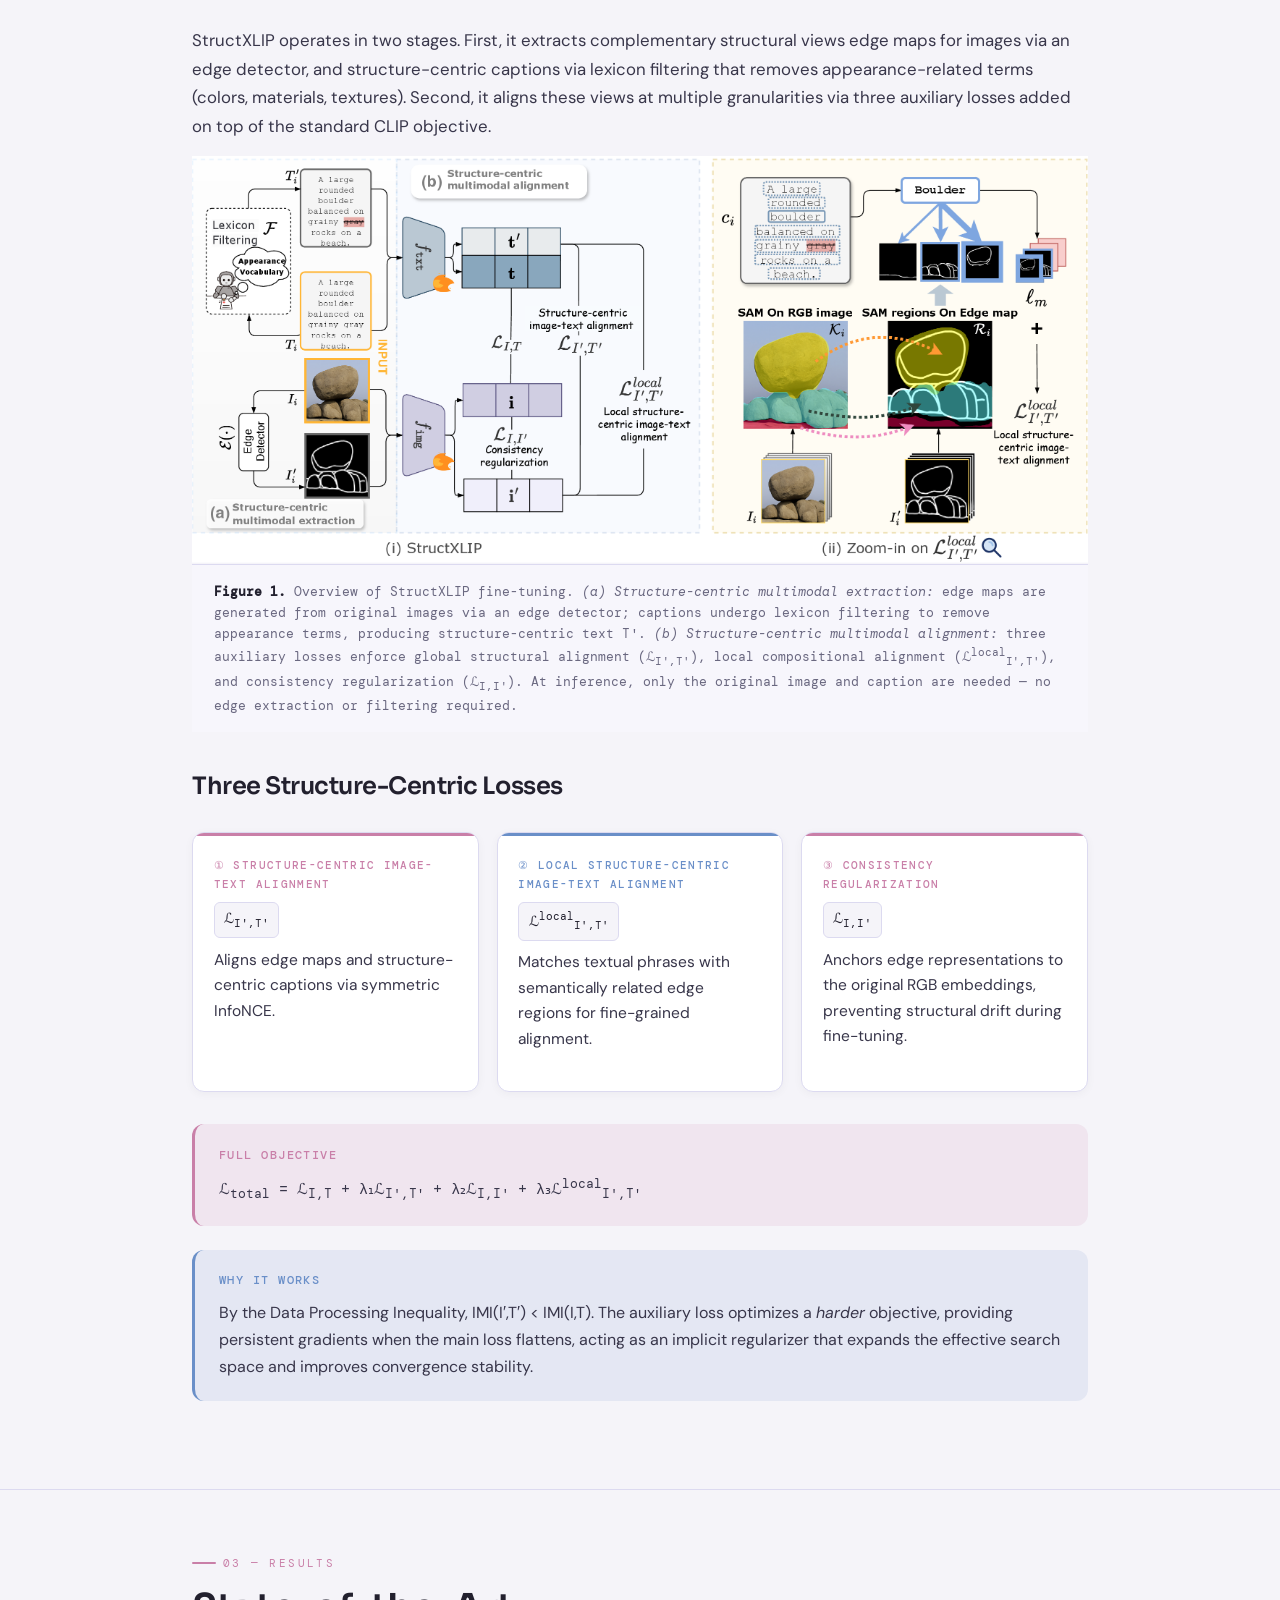
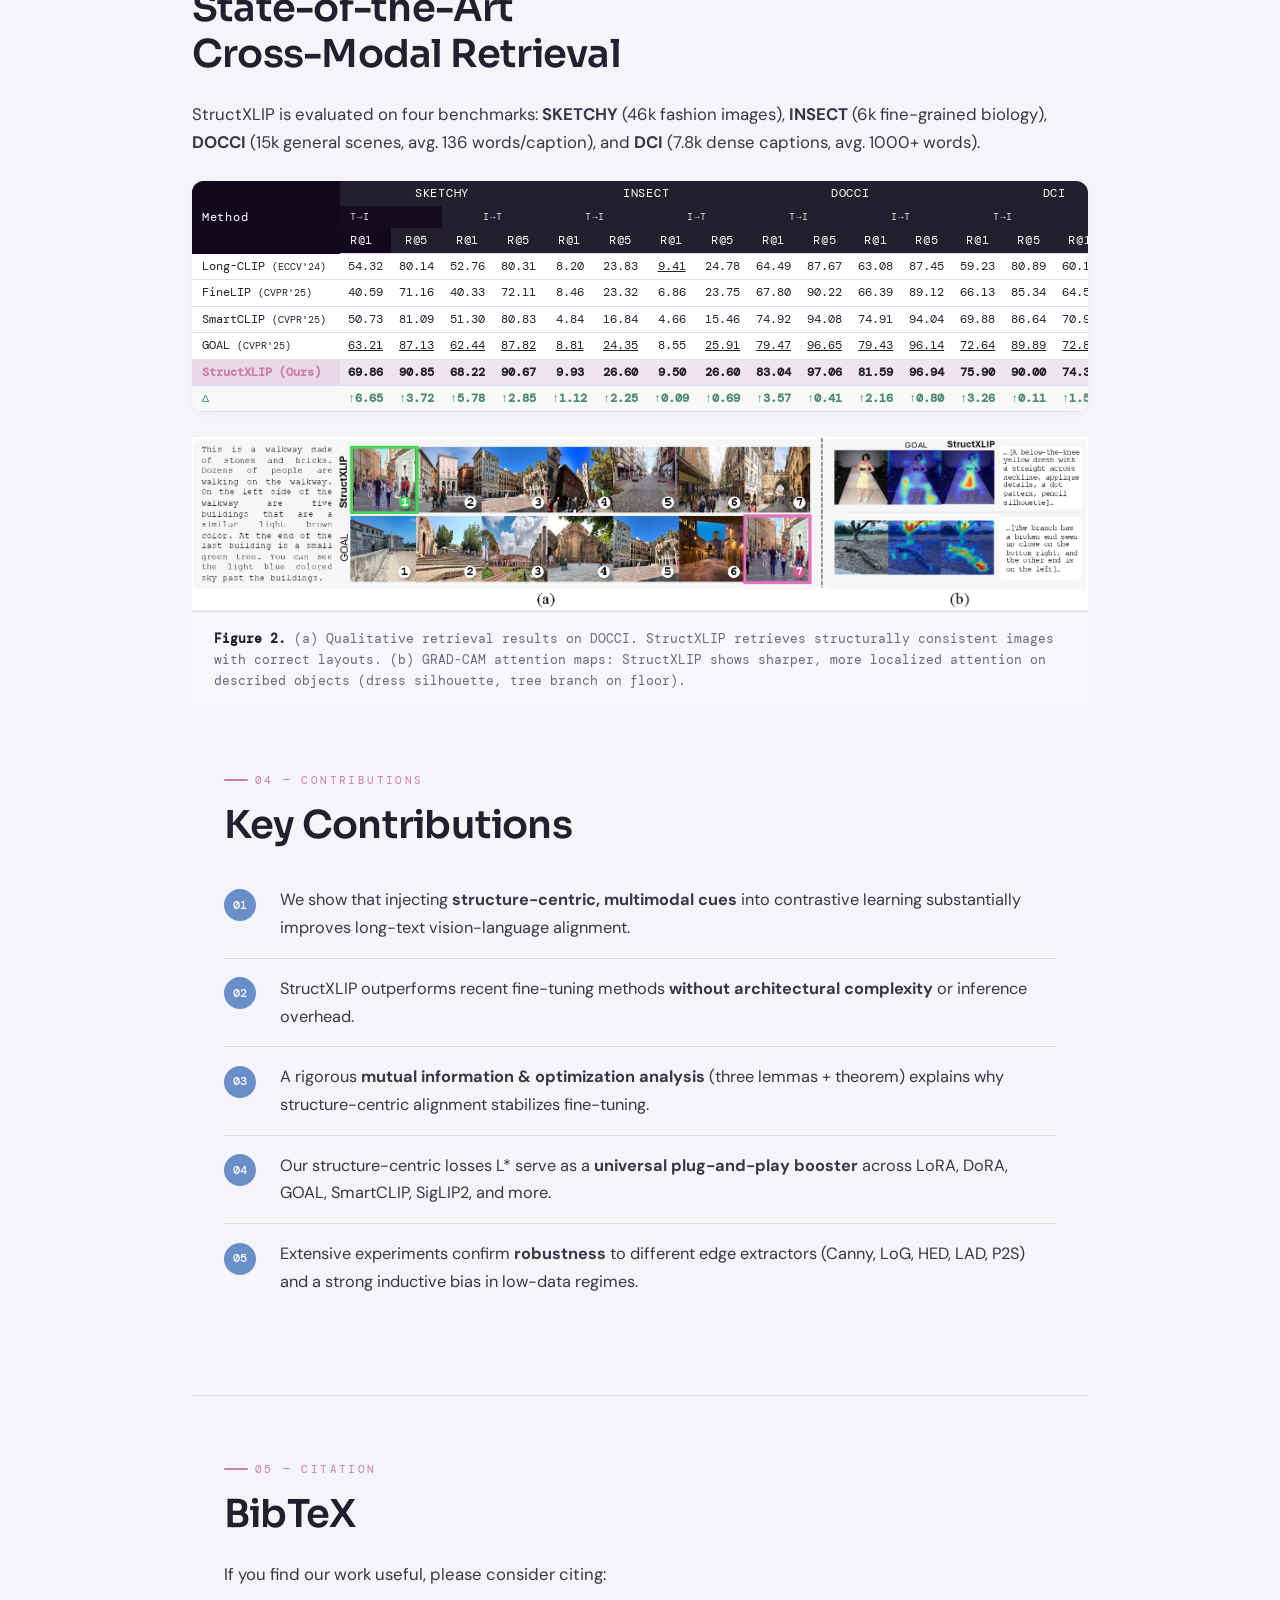
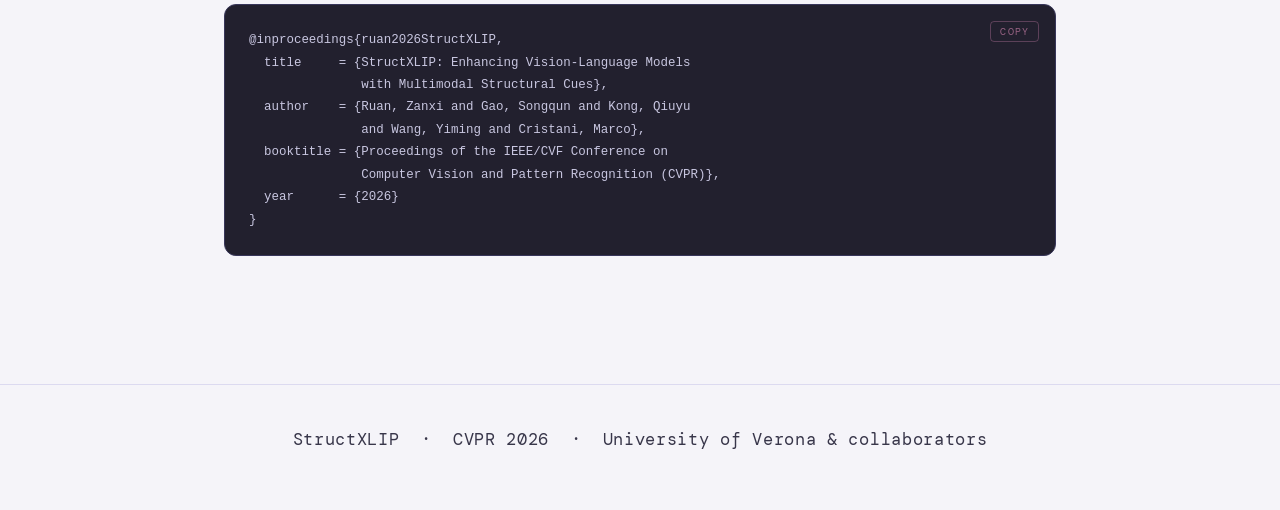
==== commit 66f74333: "Update index.html" ====
--- a/index.html
+++ b/index.html
@@ -151,7 +151,7 @@
       <p class="abstract-text">
         Edge-based cues are fundamental to visual understanding. We extend this principle to vision-language alignment by explicitly modeling structural information across modalities, improving fine-tuning on long, detail-rich captions for cross-modal retrieval.
 
-We propose StructXLIP, pronounced as <strong>/strʌk slɪp/</strong>, a structure-centric fine-tuning paradigm that extracts edge maps as structural proxies and filters captions to emphasize structural content. Three auxiliary losses enforce global edge–text alignment, local region–phrase matching, and consistency between edge and RGB representations.
+We propose StructXLIP (pronounced as <strong>/strʌk slɪp/</strong>), a structure-centric fine-tuning paradigm that extracts edge maps as structural proxies and filters captions to emphasize structural content. Three auxiliary losses enforce global edge–text alignment, local region–phrase matching, and consistency between edge and RGB representations.
 
 StructXLIP consistently outperforms recent approaches across diverse retrieval benchmarks and serves as a plug-and-play enhancement for vision-language models.
       </p>
